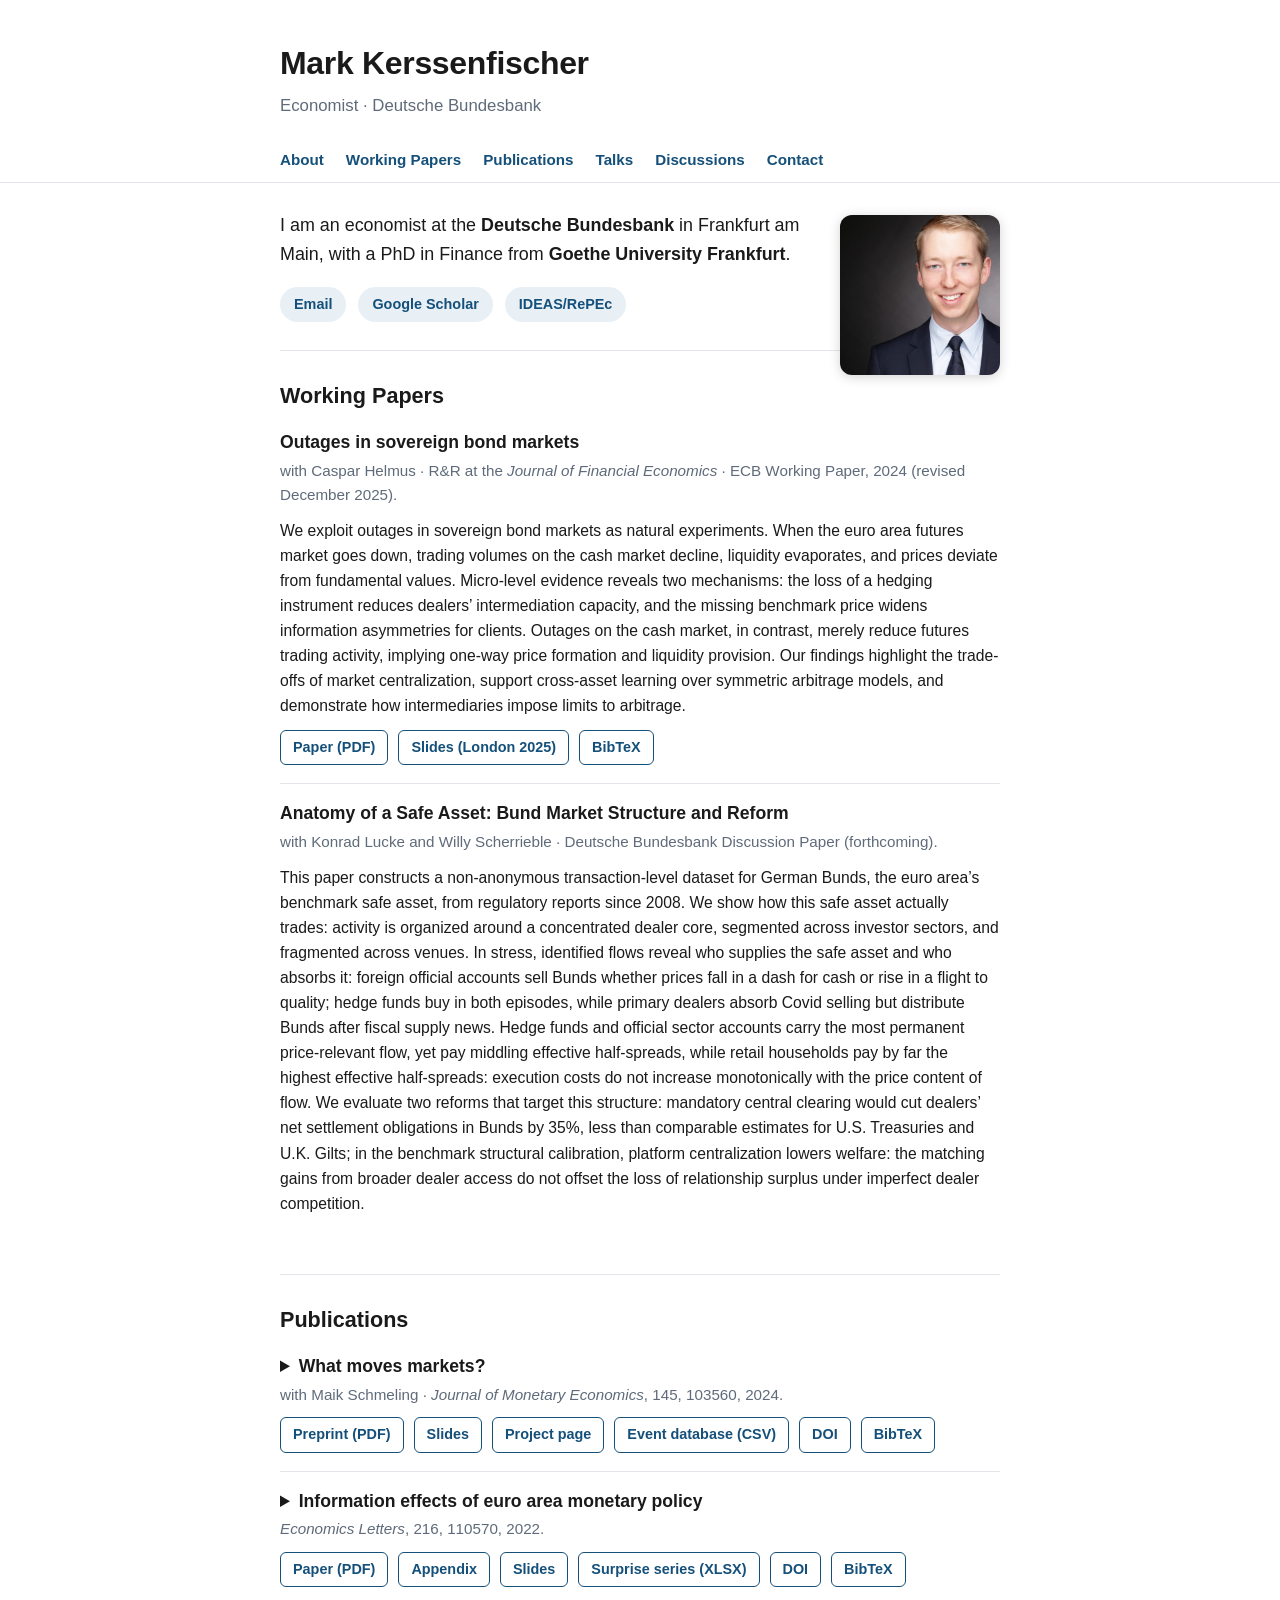
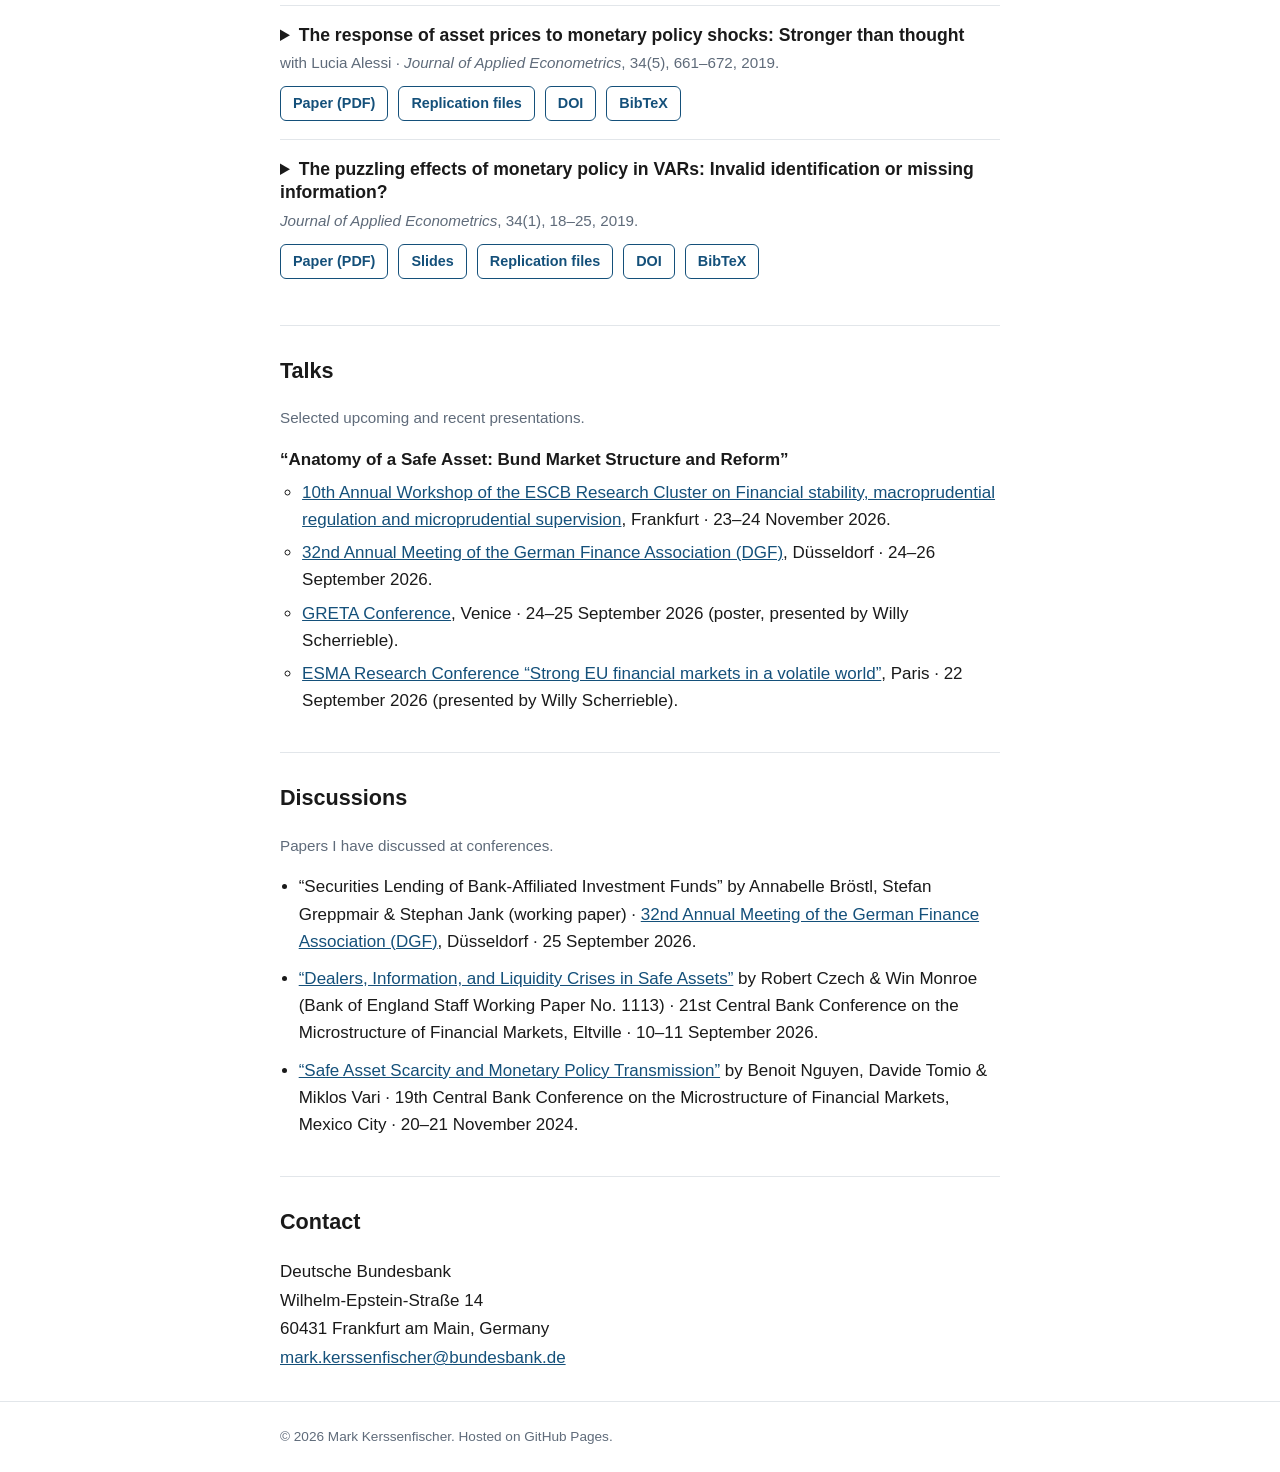
==== index.html @ 4a1737aa "Update Bunds abstract: central clearing cuts net settlement obligations by 35% Co-Authored-By: Claud" ====
<!DOCTYPE html>
<html lang="en">
<head>
  <meta charset="utf-8" />
  <meta name="viewport" content="width=device-width, initial-scale=1" />
  <title>Mark Kerssenfischer</title>
  <meta name="description" content="Mark Kerssenfischer — economist at Deutsche Bundesbank. Research on monetary policy, macroeconometrics, and market microstructure." />
  <meta name="author" content="Mark Kerssenfischer" />
  <!-- Open Graph -->
  <meta property="og:title" content="Mark Kerssenfischer" />
  <meta property="og:description" content="Economist at Deutsche Bundesbank — monetary policy, macroeconometrics, market microstructure." />
  <meta property="og:type" content="website" />
  <link rel="stylesheet" href="assets/style.css" />
</head>
<body>
<header class="site-header">
  <div class="wrap">
    <h1>Mark Kerssenfischer</h1>
    <p class="tagline">Economist &middot; Deutsche Bundesbank</p>
    <nav class="primary-nav">
      <a href="#about">About</a>
      <a href="#working-papers">Working&nbsp;Papers</a>
      <a href="#publications">Publications</a>
      <a href="#talks">Talks</a>
      <a href="#discussions">Discussions</a>
      <a href="#contact">Contact</a>
    </nav>
  </div>
</header>

<main class="wrap">

  <!-- ================= ABOUT ================= -->
  <section id="about">
    <img class="headshot" src="profile.jpg" alt="Mark Kerssenfischer" width="160" height="160" />
    <p class="lede">
      I am an economist at the <strong>Deutsche Bundesbank</strong> in Frankfurt am Main, with a
      PhD in Finance from <strong>Goethe University Frankfurt</strong>.
    </p>
    <ul class="links">
      <li><a href="mailto:mark.kerssenfischer@bundesbank.de">Email</a></li>
      <li><a href="https://scholar.google.com/citations?user=BnkFKmkAAAAJ" rel="noopener">Google&nbsp;Scholar</a></li>
      <li><a href="https://ideas.repec.org/f/pke298.html" rel="noopener">IDEAS/RePEc</a></li>
    </ul>
  </section>

  <!-- ================= WORKING PAPERS ================= -->
  <section id="working-papers">
    <h2>Working Papers</h2>

    <article class="pub">
      <h3 class="pub-title">Outages in sovereign bond markets</h3>
      <p class="pub-meta">
        with Caspar Helmus &middot; R&amp;R at the <em>Journal of Financial Economics</em>
        &middot; ECB Working Paper, 2024 (revised December 2025).
      </p>
      <p class="pub-abstract">
        We exploit outages in sovereign bond markets as natural experiments. When the euro area futures
        market goes down, trading volumes on the cash market decline, liquidity evaporates, and prices
        deviate from fundamental values. Micro-level evidence reveals two mechanisms: the loss of a
        hedging instrument reduces dealers&rsquo; intermediation capacity, and the missing benchmark
        price widens information asymmetries for clients. Outages on the cash market, in contrast,
        merely reduce futures trading activity, implying one-way price formation and liquidity
        provision. Our findings highlight the trade-offs of market centralization, support cross-asset
        learning over symmetric arbitrage models, and demonstrate how intermediaries impose limits to
        arbitrage.
      </p>
      <p class="pub-actions">
        <a href="Outages_in_Sovereign_Bond_Markets.pdf">Paper (PDF)</a>
        <a href="Outages_in_Sovereign_Bond_Markets_London2025slides.pdf">Slides (London 2025)</a>
        <a href="Kerssenfischer2024outages.bib">BibTeX</a>
      </p>
    </article>

    <article class="pub">
      <h3 class="pub-title">Anatomy of a Safe Asset: Bund Market Structure and Reform</h3>
      <p class="pub-meta">
        with Konrad Lucke and Willy Scherrieble &middot; Deutsche Bundesbank Discussion Paper (forthcoming).
      </p>
      <p class="pub-abstract">
        This paper constructs a non-anonymous transaction-level dataset for German Bunds, the euro
        area&rsquo;s benchmark safe asset, from regulatory reports since 2008. We show how this safe asset
        actually trades: activity is organized around a concentrated dealer core, segmented across investor
        sectors, and fragmented across venues. In stress, identified flows reveal who supplies the safe
        asset and who absorbs it: foreign official accounts sell Bunds whether prices fall in a dash for
        cash or rise in a flight to quality; hedge funds buy in both episodes, while primary dealers absorb
        Covid selling but distribute Bunds after fiscal supply news. Hedge funds and official sector
        accounts carry the most permanent price-relevant flow, yet pay middling effective half-spreads,
        while retail households pay by far the highest effective half-spreads: execution costs do not
        increase monotonically with the price content of flow. We evaluate two reforms that target this
        structure: mandatory central clearing would cut dealers&rsquo; net settlement obligations in Bunds by
        35%, less than comparable estimates for U.S. Treasuries and U.K. Gilts; in the benchmark structural
        calibration, platform centralization lowers welfare: the matching gains from broader dealer access
        do not offset the loss of relationship surplus under imperfect dealer competition.
      </p>
    </article>
  </section>

  <!-- ================= PUBLICATIONS ================= -->
  <section id="publications">
    <h2>Publications</h2>

    <!-- PUBLICATION TEMPLATE: copy one <article class="pub"> block to add a paper -->
    <article class="pub">
      <details class="pub-collapse">
        <summary class="pub-title">What moves markets?</summary>
        <p class="pub-abstract">
          What share of asset price movements is driven by news? We build a large, time-stamped event
          database covering scheduled macro news as well as unscheduled events and find that news
          account for up to 35% of bond and stock price movements in the United States and euro area
          since 2002. This suggests that a much larger share of return variation can be traced back to
          observable news than previously thought. Moreover, we provide stylized facts about the type of
          news that matter most for asset prices, spillover effects between the US and euro area, and the
          predictability of monetary policy shocks.
        </p>
      </details>
      <p class="pub-meta">
        with Maik Schmeling &middot;
        <em>Journal of Monetary Economics</em>, 145, 103560, 2024.
      </p>
      <p class="pub-actions">
        <a href="WhatMovesMarkets_preprint.pdf">Preprint (PDF)</a>
        <a href="WhatMovesMarkets_Slides_2022-09-12.pdf">Slides</a>
        <a href="https://markkersen.github.io/WhatMovesMarkets/" rel="noopener">Project page</a>
        <a href="https://github.com/MarkKersen/WhatMovesMarkets/blob/main/WhatMovesMarkets_eventdatabase.csv?raw=true">Event database (CSV)</a>
        <a href="https://doi.org/10.1016/j.jmoneco.2024.103560" rel="noopener">DOI</a>
        <a href="Kerssenfischer2024.bib">BibTeX</a>
      </p>
    </article>

    <article class="pub">
      <details class="pub-collapse">
        <summary class="pub-title">Information effects of euro area monetary policy</summary>
        <p class="pub-abstract">
          This paper provides evidence for central bank information effects in the euro area.
          ECB announcements seem to convey information not only about monetary policy, but also about
          economic fundamentals. I separate these &ldquo;information surprises&rdquo; from
          &ldquo;pure policy surprises&rdquo; via sign restrictions and find intuitive effects of both
          surprises on a wide set of financial market prices, survey expectations and macroeconomic
          aggregates. Both surprise series are updated and made publicly available.
        </p>
      </details>
      <p class="pub-meta">
        <em>Economics Letters</em>, 216, 110570, 2022.
      </p>
      <p class="pub-actions">
        <a href="ECBinfo.pdf">Paper (PDF)</a>
        <a href="ECBinfo_Appendix.pdf">Appendix</a>
        <a href="ECBinfoeffectsSlides_2019-12-16_ESWM.pdf">Slides</a>
        <a href="shocks_web.xlsx">Surprise series (XLSX)</a>
        <a href="https://doi.org/10.1016/j.econlet.2022.110570" rel="noopener">DOI</a>
        <a href="Kerssenfischer2022.bib">BibTeX</a>
      </p>
    </article>

    <article class="pub">
      <details class="pub-collapse">
        <summary class="pub-title">The response of asset prices to monetary policy shocks: Stronger than thought</summary>
        <p class="pub-abstract">
          Standard macroeconomic theory predicts rapid responses of asset prices to monetary policy
          shocks. Small-scale VARs, however, often find sluggish and insignificant impact effects. Using
          the same high-frequency instrument to identify monetary policy shocks, we show that a
          large-scale Dynamic Factor Model finds overall stronger and quicker asset price reactions
          compared to a benchmark VAR, both on euro area and US data. Our results suggest that
          incorporating a sufficiently large information set is crucial to estimate monetary policy effects.
        </p>
      </details>
      <p class="pub-meta">
        with Lucia Alessi &middot;
        <em>Journal of Applied Econometrics</em>, 34(5), 661&ndash;672, 2019.
      </p>
      <p class="pub-actions">
        <a href="AlessiKerssenfischer201902.pdf">Paper (PDF)</a>
        <a href="http://qed.econ.queensu.ca/jae/datasets/alessi001/" rel="noopener">Replication files</a>
        <a href="https://doi.org/10.1002/jae.2706" rel="noopener">DOI</a>
        <a href="Kerssenfischer2019a.bib">BibTeX</a>
      </p>
    </article>

    <article class="pub">
      <details class="pub-collapse">
        <summary class="pub-title">The puzzling effects of monetary policy in VARs: Invalid identification or missing information?</summary>
        <p class="pub-abstract">
          Contractionary monetary policy shocks estimated from small-scale VARs often produce puzzles:
          the price puzzle, delayed overshooting of exchange rates, and muted credit-spread responses.
          I show that these puzzles are driven less by an invalid (recursive) identification scheme than
          by a missing-information problem, and that incorporating a large information set via a Dynamic
          Factor Model resolves them.
        </p>
      </details>
      <p class="pub-meta">
        <em>Journal of Applied Econometrics</em>, 34(1), 18&ndash;25, 2019.
      </p>
      <p class="pub-actions">
        <a href="Kerssenfischer2018_IdentInfo.pdf">Paper (PDF)</a>
        <a href="MissingInfoSlides_2018-08-28_EEA.pdf">Slides</a>
        <a href="http://qed.econ.queensu.ca/jae/datasets/kerssenfischer001/" rel="noopener">Replication files</a>
        <a href="https://doi.org/10.1002/jae.2647" rel="noopener">DOI</a>
        <a href="Kerssenfischer2019b.bib">BibTeX</a>
      </p>
    </article>
  </section>

  <!-- ================= TALKS ================= -->
  <section id="talks">
    <h2>Talks</h2>
    <p class="muted">Selected upcoming and recent presentations.</p>
    <ul class="simple-list talk-list">
      <li>
        <span class="talk-title">&ldquo;Anatomy of a Safe Asset: Bund Market Structure and Reform&rdquo;</span>
        <ul class="talk-venues">
          <li>
            <a href="https://www.ecb.europa.eu/press/conferences/html/20261123_escb_research_cluster3.en.html" rel="noopener">10th Annual Workshop of the ESCB Research Cluster on Financial
            stability, macroprudential regulation and microprudential supervision</a>,
            Frankfurt &middot; 23&ndash;24 November 2026.
          </li>
          <li>
            <a href="https://www.whu.edu/de/news-insights/events/dgf2026/" rel="noopener">32nd Annual Meeting of the German Finance Association (DGF)</a>,
            Düsseldorf &middot; 24&ndash;26 September 2026.
          </li>
          <li>
            <a href="https://www.greta.it/index.php/it/credit-2026" rel="noopener">GRETA Conference</a>, Venice &middot; 24&ndash;25 September 2026
            (poster, presented by Willy Scherrieble).
          </li>
          <li>
            <a href="https://www.esma.europa.eu/press-news/hearings/research-conference-strong-eu-financial-markets-volatile-world" rel="noopener">ESMA Research Conference &ldquo;Strong EU financial markets in
            a volatile world&rdquo;</a>, Paris &middot; 22 September 2026 (presented by Willy Scherrieble).
          </li>
        </ul>
      </li>
    </ul>
  </section>

  <!-- ================= DISCUSSIONS ================= -->
  <section id="discussions">
    <h2>Discussions</h2>
    <p class="muted">Papers I have discussed at conferences.</p>
    <ul class="simple-list">
      <li>
        &ldquo;Securities Lending of Bank-Affiliated Investment Funds&rdquo;
        by Annabelle Bröstl, Stefan Greppmair &amp; Stephan Jank (working paper) &middot;
        <a href="https://www.whu.edu/de/news-insights/events/dgf2026/" rel="noopener">32nd Annual Meeting of the German Finance Association (DGF)</a>,
        Düsseldorf &middot; 25 September 2026.
      </li>
      <li>
        <a href="MKdiscussion_CzechMonroeDealers.pdf">&ldquo;Dealers, Information, and Liquidity Crises in Safe Assets&rdquo;</a>
        by Robert Czech &amp; Win Monroe
        (Bank of England Staff Working Paper No.&nbsp;1113) &middot;
        21st Central Bank Conference on the Microstructure of Financial Markets, Eltville &middot; 10&ndash;11 September 2026.
      </li>
      <li>
        <a href="MKdiscussion_TomioTransmission.pdf">&ldquo;Safe Asset Scarcity and Monetary Policy Transmission&rdquo;</a>
        by Benoit Nguyen, Davide Tomio &amp; Miklos Vari &middot;
        19th Central Bank Conference on the Microstructure of Financial Markets, Mexico City &middot;
        20&ndash;21 November 2024.
      </li>
    </ul>
  </section>

  <!-- ================= CONTACT ================= -->
  <section id="contact">
    <h2>Contact</h2>
    <address>
      Deutsche Bundesbank<br />
      Wilhelm-Epstein-Stra&szlig;e 14<br />
      60431 Frankfurt am Main, Germany<br />
      <a href="mailto:mark.kerssenfischer@bundesbank.de">mark.kerssenfischer@bundesbank.de</a>
    </address>
  </section>

</main>

<footer class="site-footer">
  <div class="wrap">
    <p>&copy; <span id="year">2026</span> Mark Kerssenfischer. Hosted on GitHub Pages.</p>
  </div>
</footer>

<script>document.getElementById('year').textContent = new Date().getFullYear();</script>
</body>
</html>
---- assets/style.css ----
/* Mark Kerssenfischer — academic homepage
   Plain, dependency-free CSS. No build step. */

:root {
  --ink: #1a1a1a;
  --muted: #5f6b7a;
  --accent: #14507a;       /* Bundesbank-ish deep blue */
  --accent-light: #e8f0f6;
  --rule: #e2e6ea;
  --bg: #ffffff;
  --max: 760px;
}

* { box-sizing: border-box; }

html { -webkit-text-size-adjust: 100%; }

body {
  margin: 0;
  font-family: -apple-system, BlinkMacSystemFont, "Segoe UI", Roboto, Helvetica, Arial, sans-serif;
  font-size: 17px;
  line-height: 1.6;
  color: var(--ink);
  background: var(--bg);
}

.wrap {
  max-width: var(--max);
  margin: 0 auto;
  padding: 0 20px;
}

/* ---------- header ---------- */
.site-header {
  border-bottom: 1px solid var(--rule);
  padding: 38px 0 0;
}
.site-header h1 {
  margin: 0;
  font-size: 2rem;
  letter-spacing: -0.01em;
}
.tagline {
  margin: 4px 0 18px;
  color: var(--muted);
  font-size: 1.05rem;
}
.primary-nav {
  display: flex;
  flex-wrap: wrap;
  gap: 4px 22px;
}
.primary-nav a {
  display: inline-block;
  padding: 10px 0;
  color: var(--accent);
  text-decoration: none;
  font-weight: 600;
  font-size: 0.95rem;
}
.primary-nav a:hover { text-decoration: underline; }

/* ---------- sections ---------- */
main { padding: 8px 0 40px; }

section {
  padding: 28px 0;
  border-bottom: 1px solid var(--rule);
}
section:last-child { border-bottom: 0; }

h2 {
  font-size: 1.35rem;
  margin: 0 0 18px;
  scroll-margin-top: 20px;
}
section { scroll-margin-top: 20px; }

.lede { font-size: 1.12rem; margin-top: 0; }
.muted { color: var(--muted); font-size: 0.95rem; }

/* inline link lists (about) */
.links {
  list-style: none;
  padding: 0;
  margin: 18px 0 0;
  display: flex;
  flex-wrap: wrap;
  gap: 10px 12px;
}
.links a {
  display: inline-block;
  padding: 6px 14px;
  background: var(--accent-light);
  color: var(--accent);
  border-radius: 999px;
  text-decoration: none;
  font-size: 0.9rem;
  font-weight: 600;
}
.links a:hover { background: #d8e6f1; }

/* ---------- profile photo ---------- */
.headshot {
  float: right;
  width: 160px;
  height: 160px;
  border-radius: 12px;
  object-fit: cover;
  margin: 4px 0 12px 24px;
  box-shadow: 0 2px 12px rgba(0, 0, 0, 0.18);
}
@media (max-width: 520px) {
  .headshot { float: none; display: block; margin: 0 auto 18px; }
}

/* ---------- publications ---------- */
.pub {
  padding: 18px 0;
  border-top: 1px solid var(--rule);
}
.pub:first-of-type { border-top: 0; padding-top: 0; }

.pub-title {
  font-size: 1.1rem;
  font-weight: 600;
  margin: 0 0 4px;
  line-height: 1.35;
}

/* collapsible abstract (title = toggle) */
.pub-collapse { margin: 0 0 4px; }
summary.pub-title {
  cursor: pointer;
  margin: 0;
}
summary.pub-title:hover,
.pub-collapse[open] > summary.pub-title { color: var(--accent); }
.pub-collapse > .pub-abstract { margin-top: 10px; }
.pub-meta {
  margin: 0 0 10px;
  color: var(--muted);
  font-size: 0.95rem;
}
.pub-abstract {
  margin: 0 0 12px;
  font-size: 0.98rem;
}
.pub-actions, .pub-sub {
  display: flex;
  flex-wrap: wrap;
  gap: 8px 10px;
  margin: 0;
  font-size: 0.9rem;
}
.pub-sub {
  display: block;
  margin-top: 10px;
  color: var(--muted);
}
.pub-actions a {
  display: inline-block;
  padding: 5px 12px;
  border: 1px solid var(--accent);
  border-radius: 6px;
  color: var(--accent);
  text-decoration: none;
  font-weight: 600;
}
.pub-actions a:hover { background: var(--accent); color: #fff; }
.pub-sub a { color: var(--accent); }

/* ---------- simple lists ---------- */
.simple-list { padding-left: 1.1em; margin: 0; }
.simple-list li { margin-bottom: 10px; }

/* talks grouped by paper: title once, venues nested below */
.talk-list { list-style: none; padding-left: 0; }
.talk-title { font-weight: 600; }
.talk-venues {
  margin: 6px 0 0;
  padding-left: 1.3em;
}
.talk-venues li { margin-bottom: 6px; }
.simple-list a, .lede a, address a { color: var(--accent); }

address { font-style: normal; line-height: 1.7; }

/* ---------- footer ---------- */
.site-footer {
  border-top: 1px solid var(--rule);
  padding: 24px 0;
  color: var(--muted);
  font-size: 0.85rem;
}
.site-footer p { margin: 0; }

/* ---------- responsive ---------- */
@media (max-width: 520px) {
  body { font-size: 16px; }
  .site-header h1 { font-size: 1.6rem; }
}
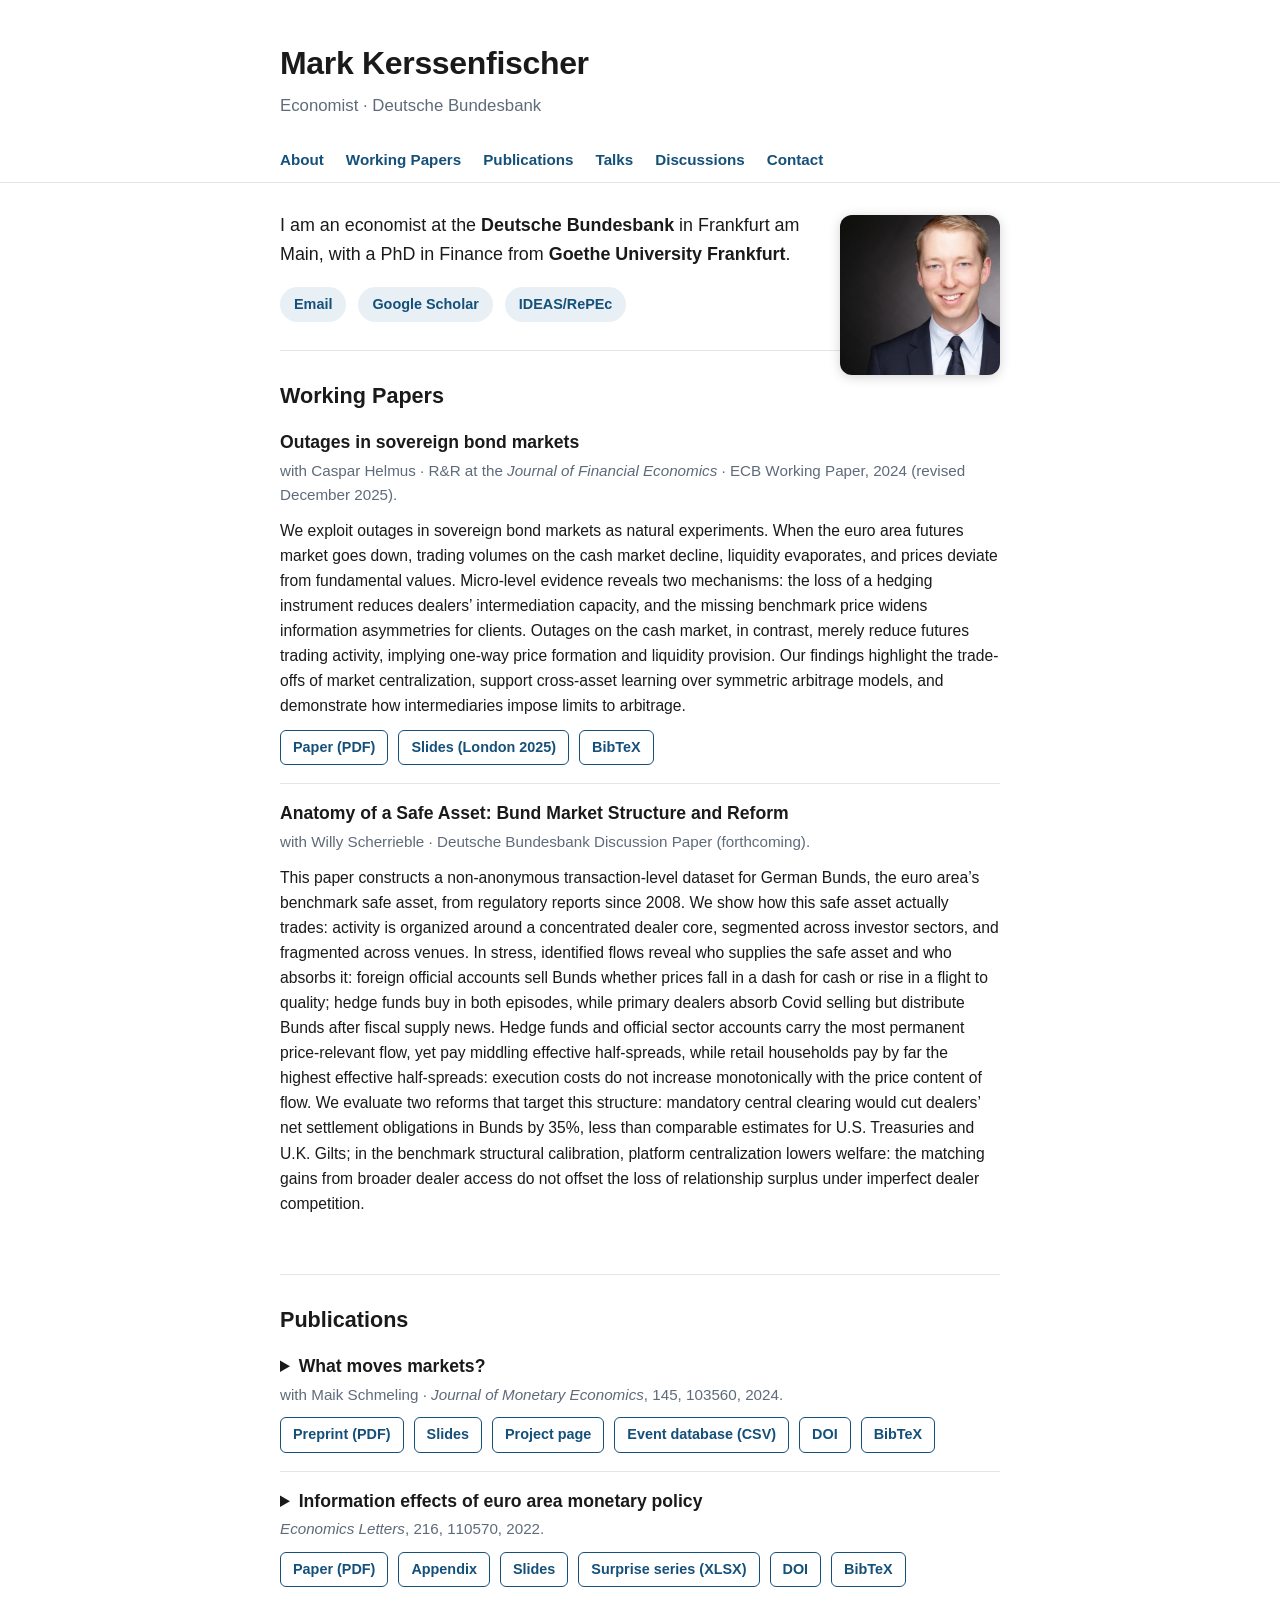
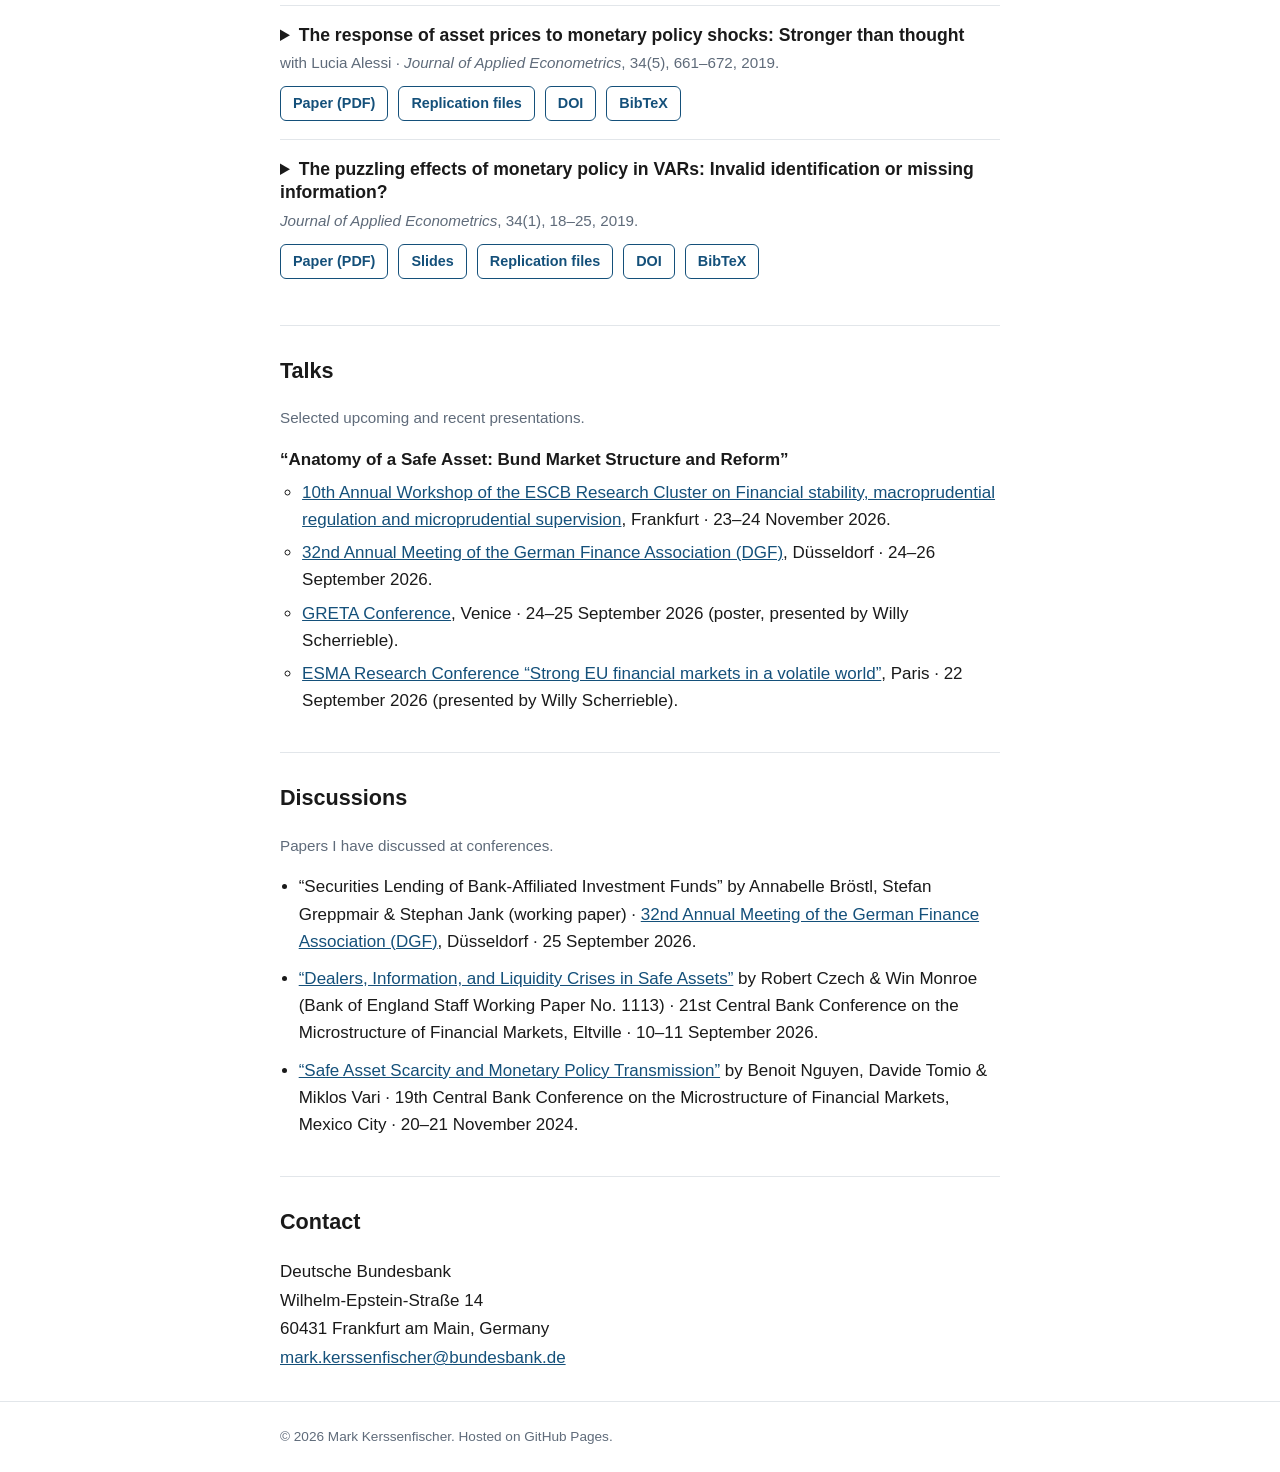
==== commit e57eb1a4: "Remove Konrad Lucke as co-author of the Bund anatomy paper Co-Authored-By: Claude Opus 5.5 <noreply@" ====
--- a/index.html
+++ b/index.html
@@ -3,13 +3,14 @@
 <head>
   <meta charset="utf-8" />
   <meta name="viewport" content="width=device-width, initial-scale=1" />
-  <title>Mark Kerssenfischer</title>
-  <meta name="description" content="Mark Kerssenfischer — economist at Deutsche Bundesbank. Research on monetary policy, macroeconometrics, and market microstructure." />
+  <title>Mark Kerssenfischer | Deutsche Bundesbank</title>
+  <meta name="description" content="Mark Kerssenfischer — economist at Deutsche Bundesbank. Research on monetary policy, macroeconometrics, and market microstructure: sovereign bond markets, Bund futures and Eurex outages, and what moves markets." />
   <meta name="author" content="Mark Kerssenfischer" />
   <!-- Open Graph -->
   <meta property="og:title" content="Mark Kerssenfischer" />
   <meta property="og:description" content="Economist at Deutsche Bundesbank — monetary policy, macroeconometrics, market microstructure." />
   <meta property="og:type" content="website" />
+  <link rel="canonical" href="https://mkerssenfischer.de/" />
   <link rel="stylesheet" href="assets/style.css" />
 </head>
 <body>
@@ -75,7 +76,7 @@
     <article class="pub">
       <h3 class="pub-title">Anatomy of a Safe Asset: Bund Market Structure and Reform</h3>
       <p class="pub-meta">
-        with Konrad Lucke and Willy Scherrieble &middot; Deutsche Bundesbank Discussion Paper (forthcoming).
+        with Willy Scherrieble &middot; Deutsche Bundesbank Discussion Paper (forthcoming).
       </p>
       <p class="pub-abstract">
         This paper constructs a non-anonymous transaction-level dataset for German Bunds, the euro
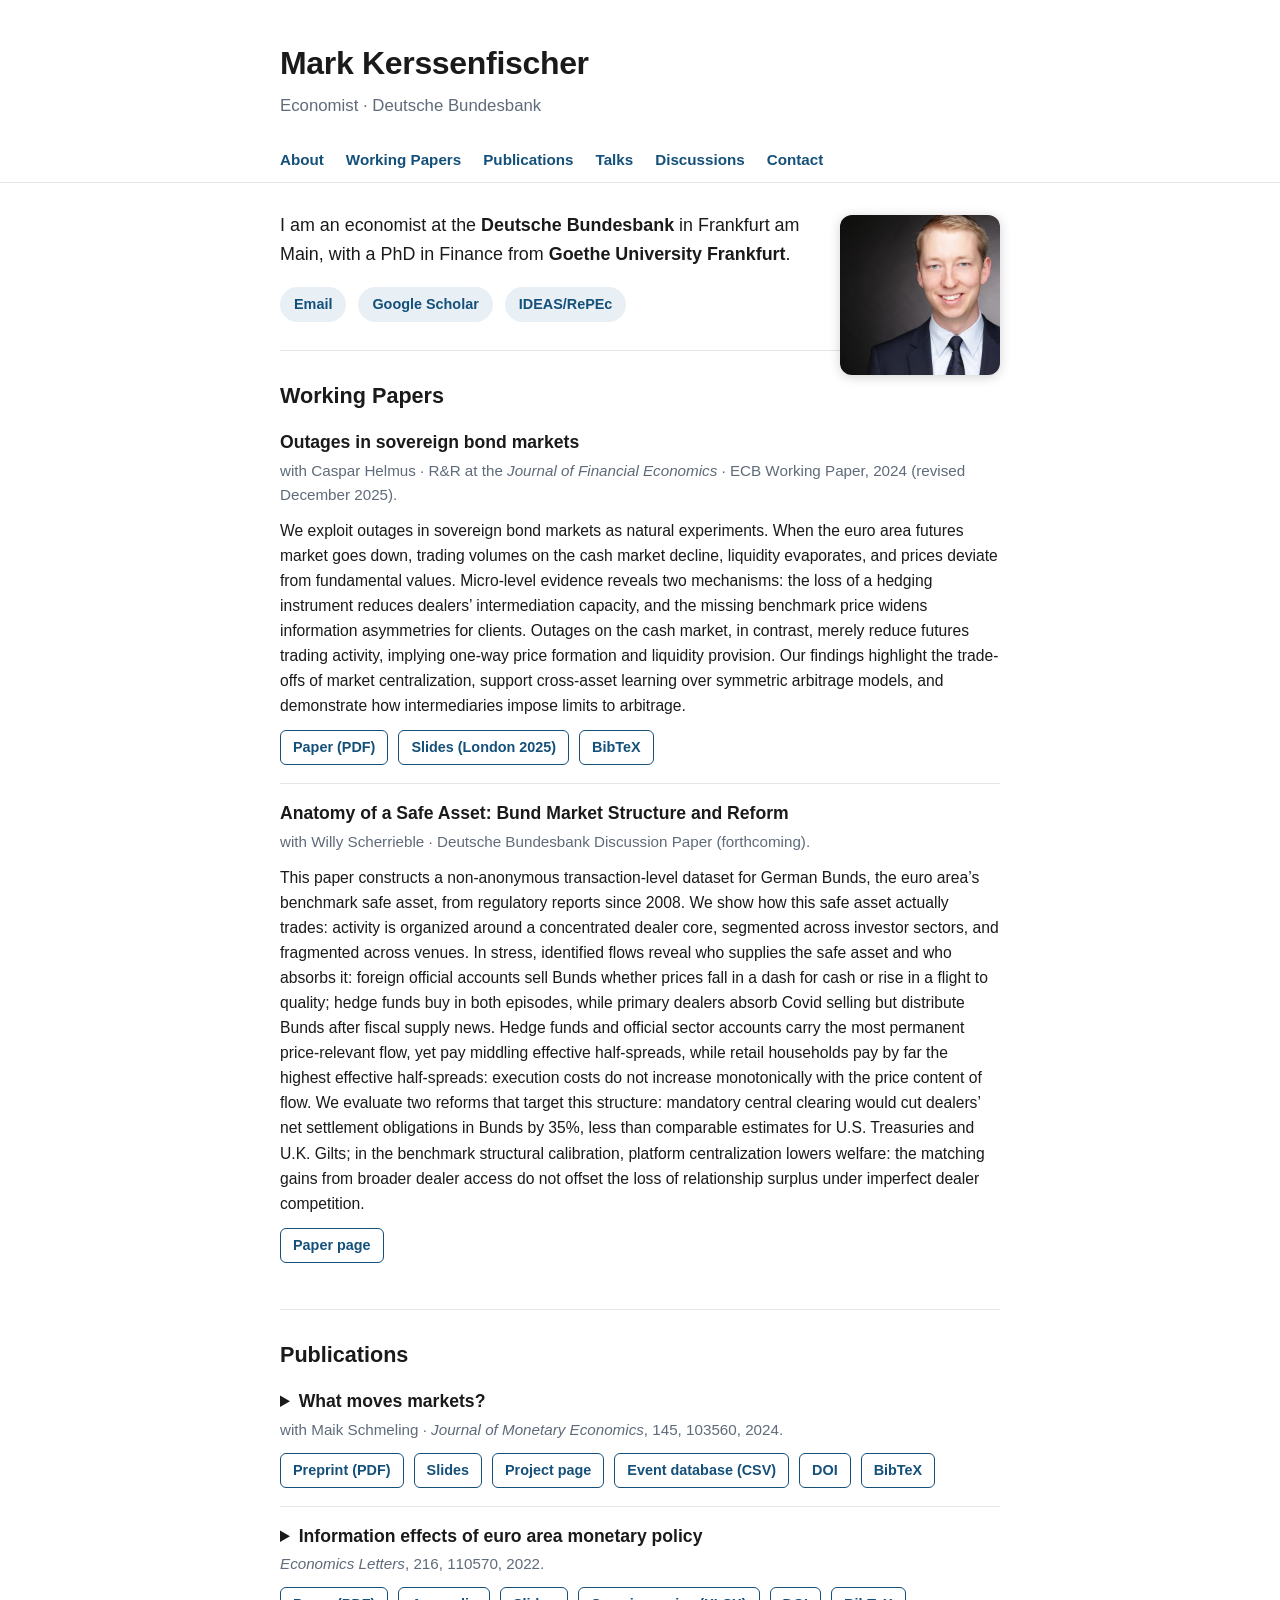
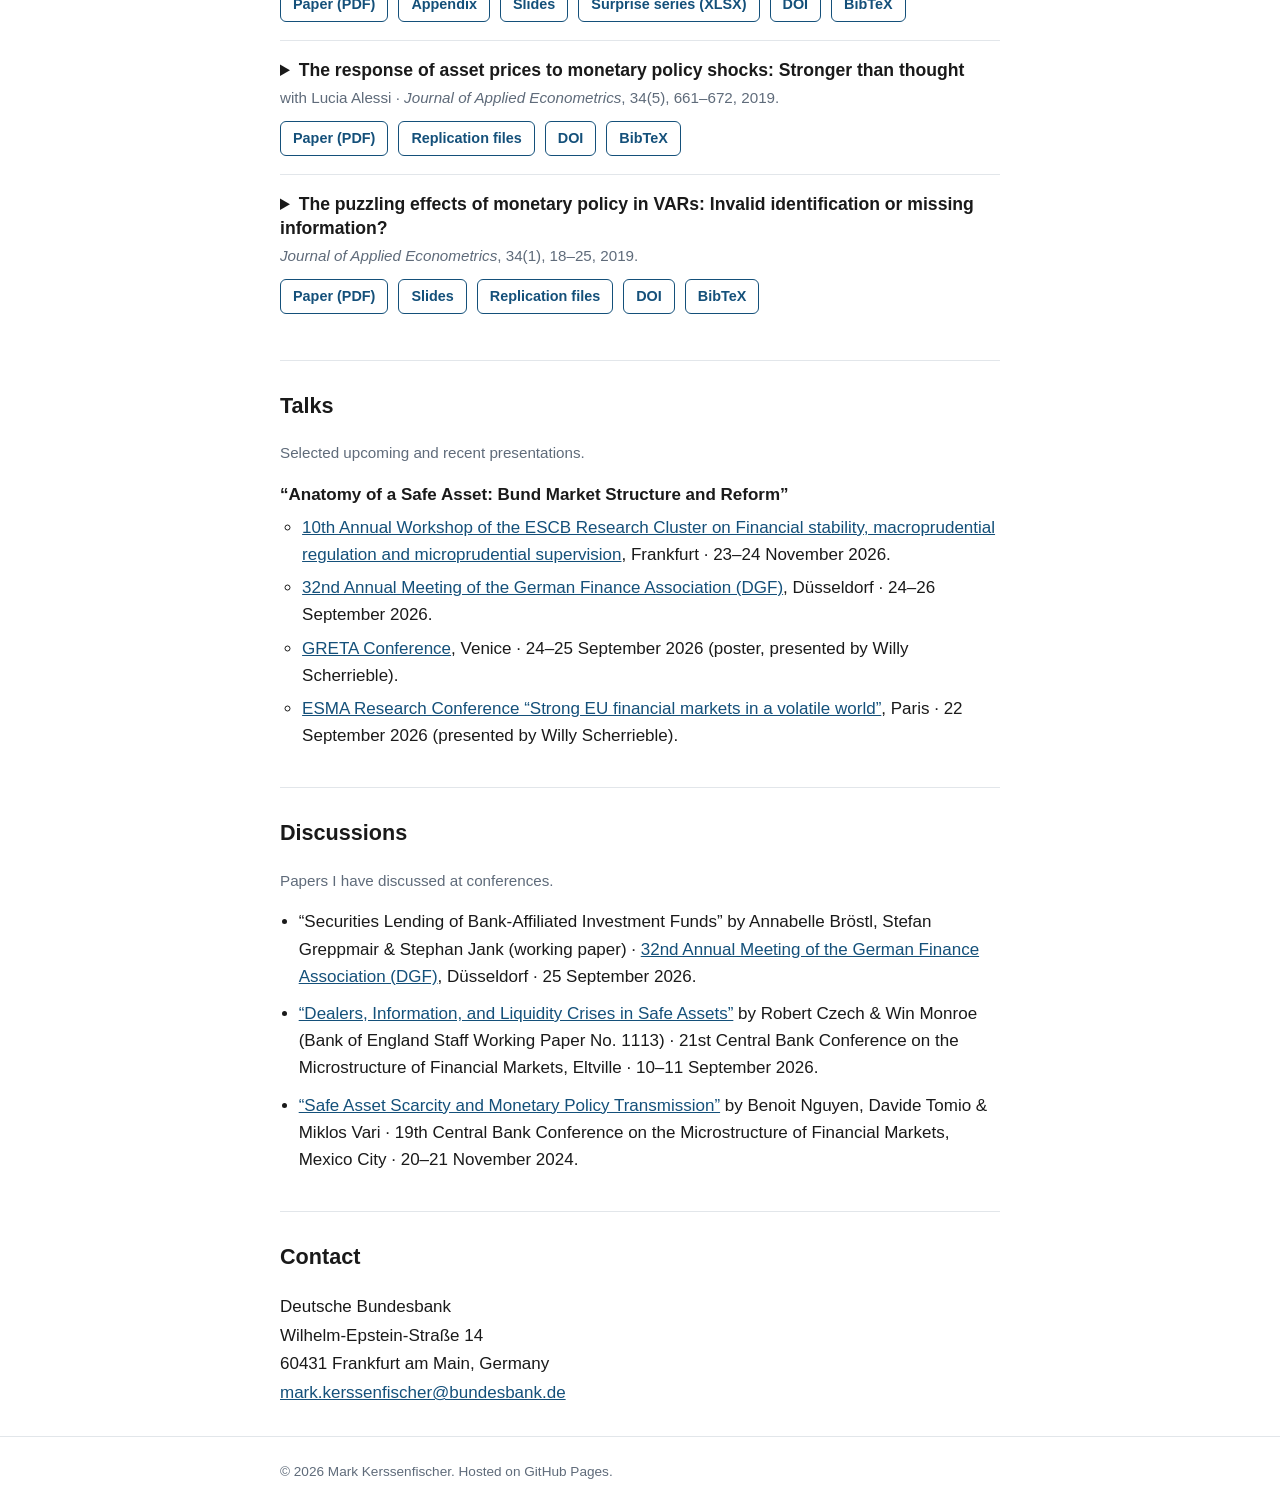
==== commit 1c4cc529: "Add Bund paper page; link it from the homepage The page lists Konrad Lucke as co-author of the Bunde" ====
--- a/index.html
+++ b/index.html
@@ -94,6 +94,9 @@
         calibration, platform centralization lowers welfare: the matching gains from broader dealer access
         do not offset the loss of relationship surplus under imperfect dealer competition.
       </p>
+      <p class="pub-actions">
+        <a href="bunds/">Paper page</a>
+      </p>
     </article>
   </section>
 
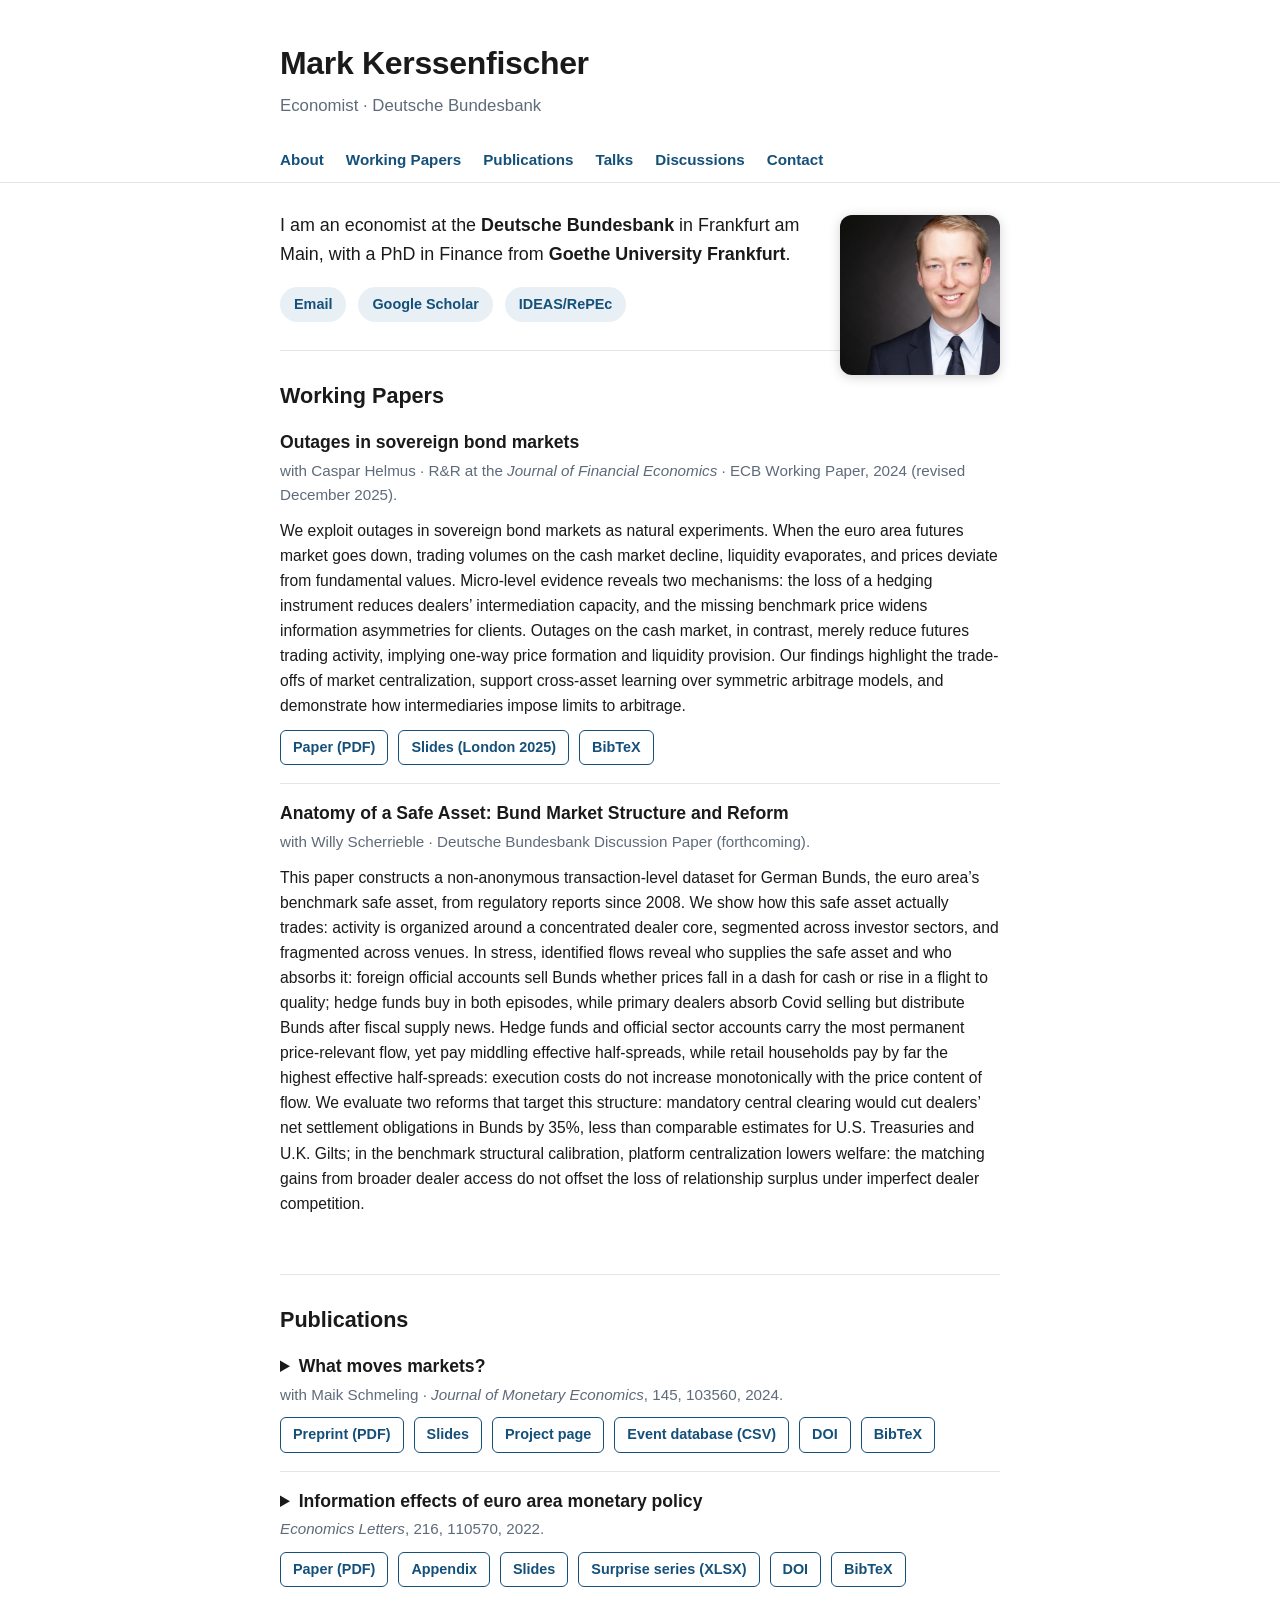
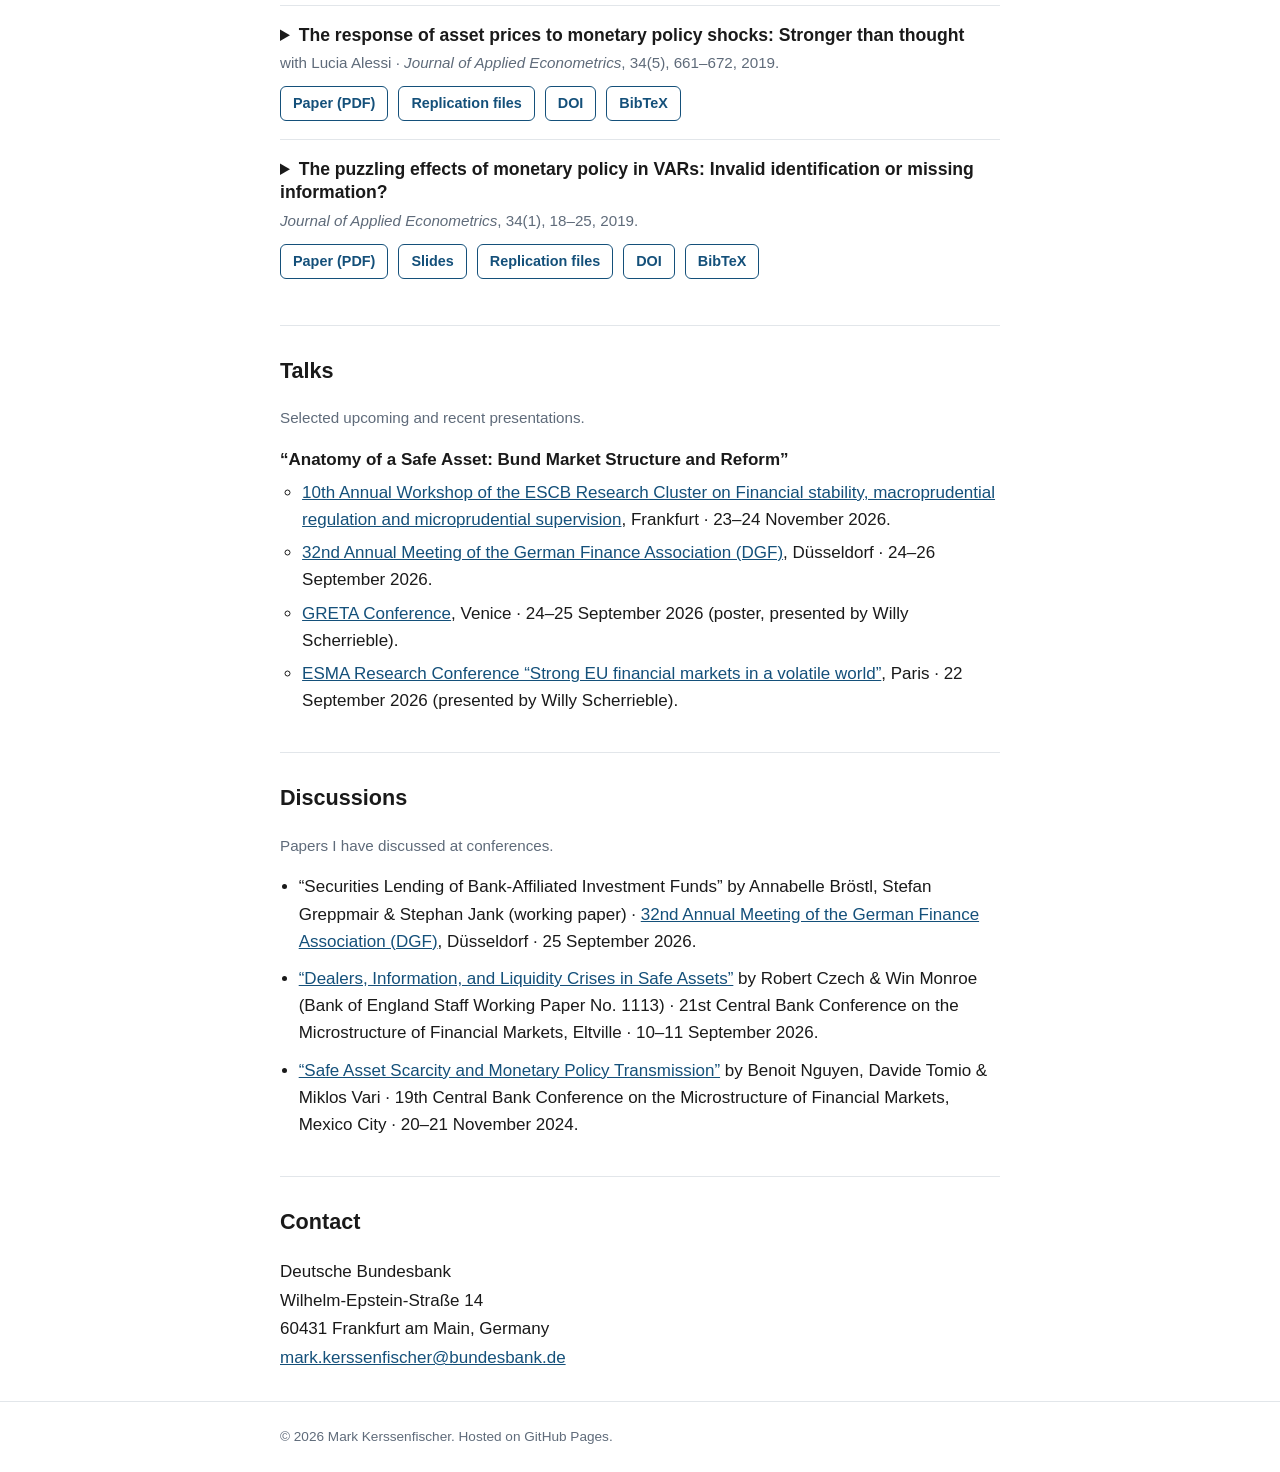
==== commit 063d741a: "Unlink the Bund paper page from the homepage Like /outages/, the /bunds/ page is reached via search " ====
--- a/index.html
+++ b/index.html
@@ -94,9 +94,6 @@
         calibration, platform centralization lowers welfare: the matching gains from broader dealer access
         do not offset the loss of relationship surplus under imperfect dealer competition.
       </p>
-      <p class="pub-actions">
-        <a href="bunds/">Paper page</a>
-      </p>
     </article>
   </section>
 
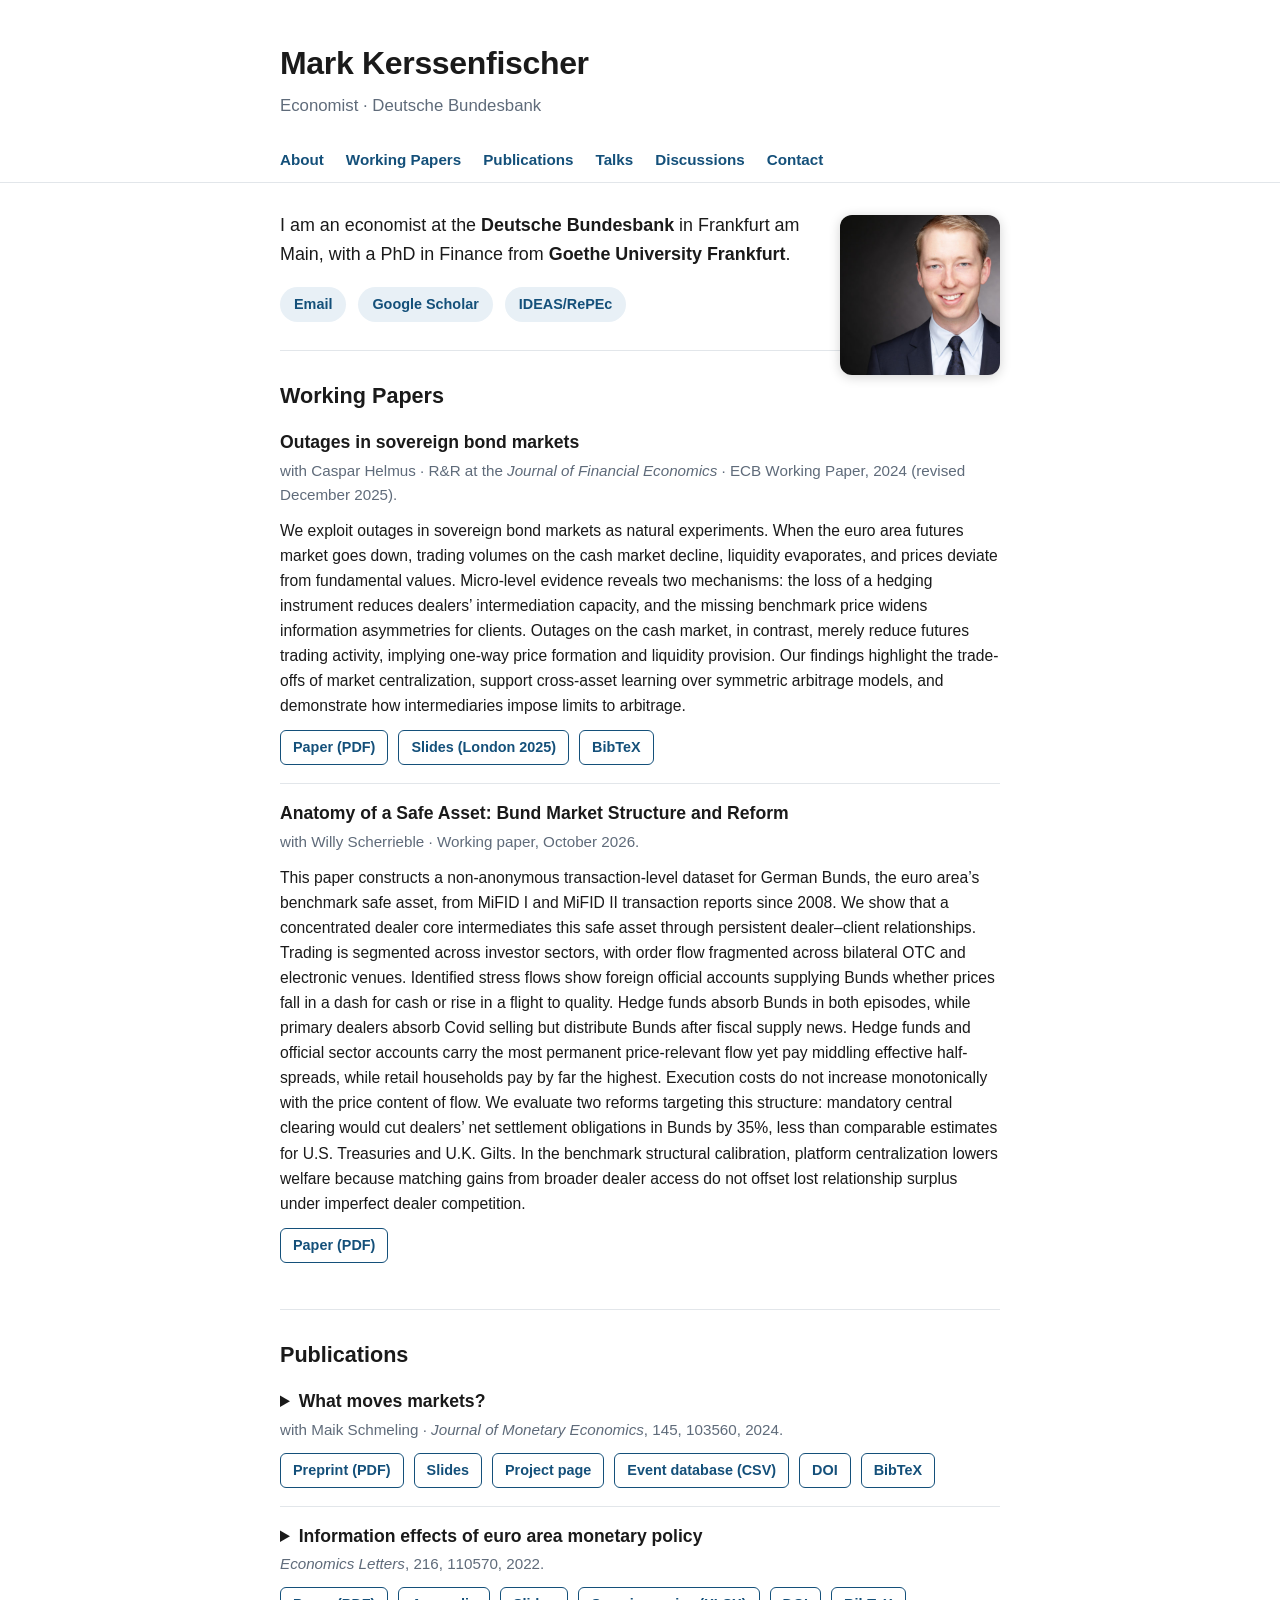
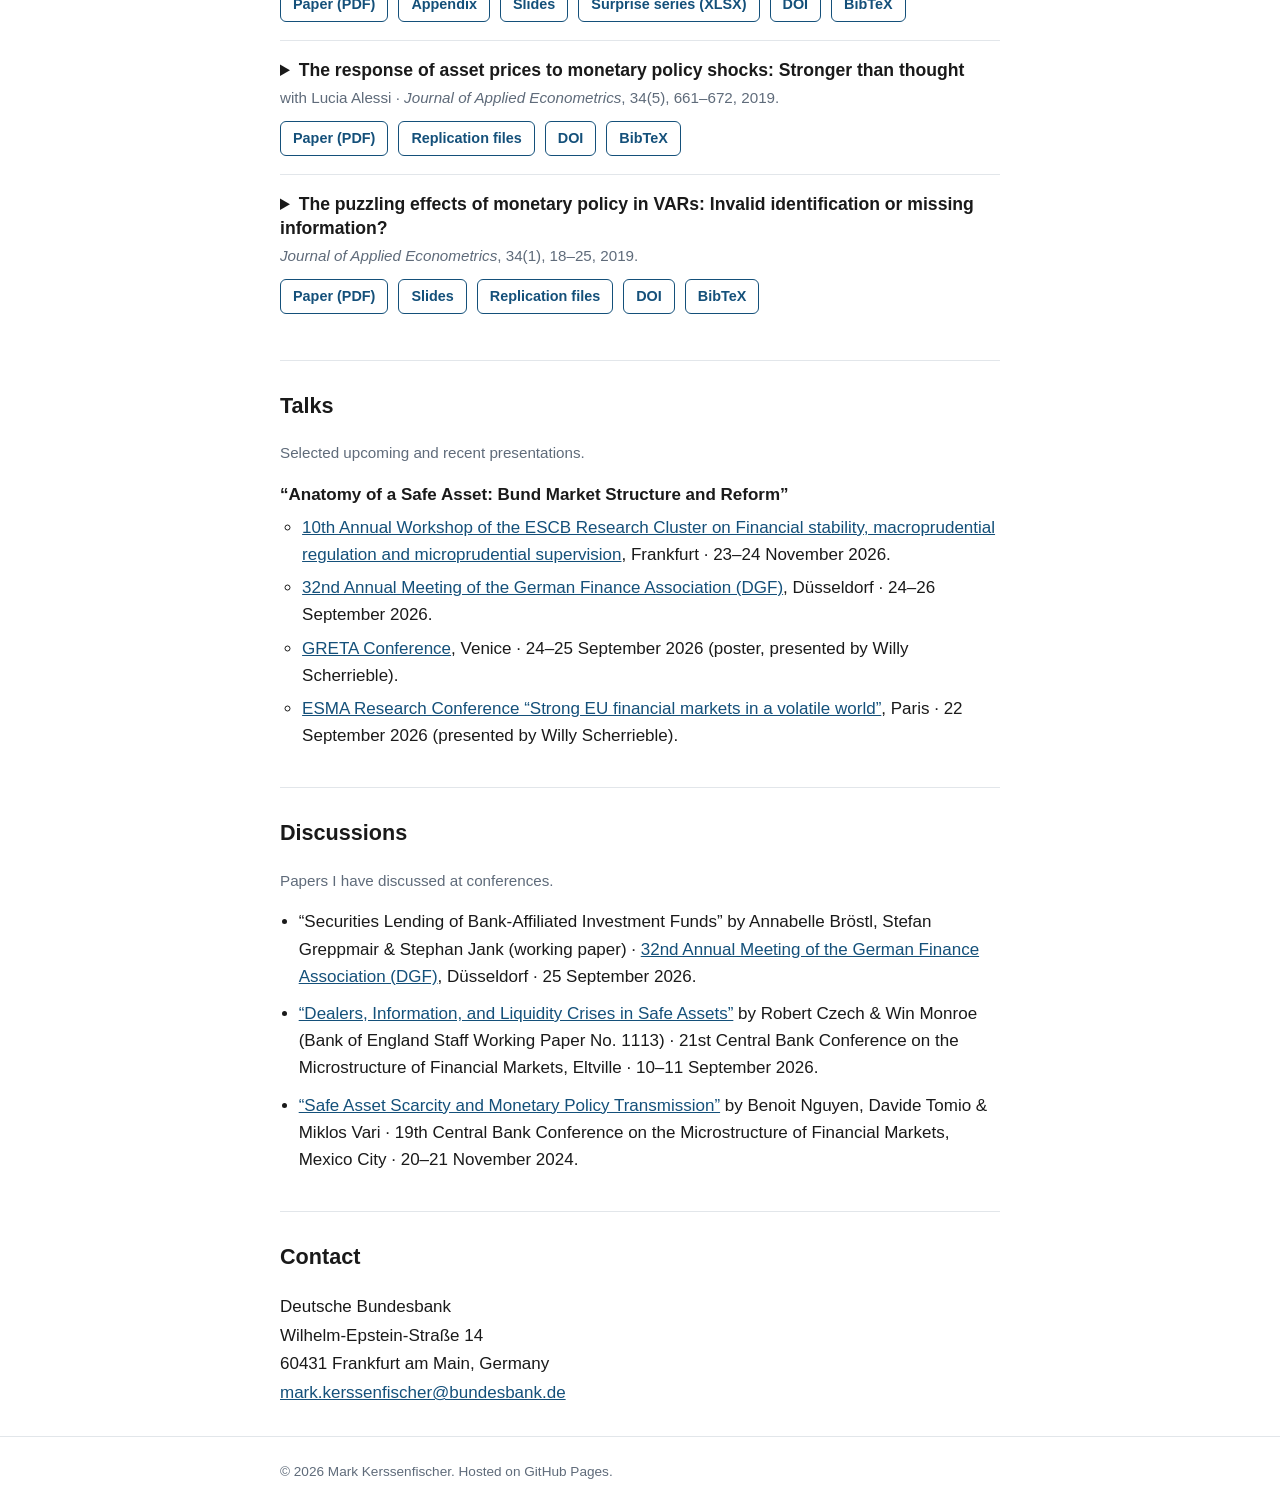
==== commit 34e9b80d: "Post new Bund paper PDF (Kerssenfischer & Scherrieble) and updated abstract Adds Anatomy_of_a_Safe_A" ====
--- a/index.html
+++ b/index.html
@@ -76,23 +76,26 @@
     <article class="pub">
       <h3 class="pub-title">Anatomy of a Safe Asset: Bund Market Structure and Reform</h3>
       <p class="pub-meta">
-        with Willy Scherrieble &middot; Deutsche Bundesbank Discussion Paper (forthcoming).
+        with Willy Scherrieble &middot; Working paper, October 2026.
       </p>
       <p class="pub-abstract">
         This paper constructs a non-anonymous transaction-level dataset for German Bunds, the euro
-        area&rsquo;s benchmark safe asset, from regulatory reports since 2008. We show how this safe asset
-        actually trades: activity is organized around a concentrated dealer core, segmented across investor
-        sectors, and fragmented across venues. In stress, identified flows reveal who supplies the safe
-        asset and who absorbs it: foreign official accounts sell Bunds whether prices fall in a dash for
-        cash or rise in a flight to quality; hedge funds buy in both episodes, while primary dealers absorb
-        Covid selling but distribute Bunds after fiscal supply news. Hedge funds and official sector
-        accounts carry the most permanent price-relevant flow, yet pay middling effective half-spreads,
-        while retail households pay by far the highest effective half-spreads: execution costs do not
-        increase monotonically with the price content of flow. We evaluate two reforms that target this
+        area&rsquo;s benchmark safe asset, from MiFID I and MiFID II transaction reports since 2008. We show
+        that a concentrated dealer core intermediates this safe asset through persistent dealer&ndash;client
+        relationships. Trading is segmented across investor sectors, with order flow fragmented across
+        bilateral OTC and electronic venues. Identified stress flows show foreign official accounts supplying
+        Bunds whether prices fall in a dash for cash or rise in a flight to quality. Hedge funds absorb Bunds
+        in both episodes, while primary dealers absorb Covid selling but distribute Bunds after fiscal supply
+        news. Hedge funds and official sector accounts carry the most permanent price-relevant flow yet pay
+        middling effective half-spreads, while retail households pay by far the highest. Execution costs do
+        not increase monotonically with the price content of flow. We evaluate two reforms targeting this
         structure: mandatory central clearing would cut dealers&rsquo; net settlement obligations in Bunds by
-        35%, less than comparable estimates for U.S. Treasuries and U.K. Gilts; in the benchmark structural
-        calibration, platform centralization lowers welfare: the matching gains from broader dealer access
-        do not offset the loss of relationship surplus under imperfect dealer competition.
+        35%, less than comparable estimates for U.S. Treasuries and U.K. Gilts. In the benchmark structural
+        calibration, platform centralization lowers welfare because matching gains from broader dealer access
+        do not offset lost relationship surplus under imperfect dealer competition.
+      </p>
+      <p class="pub-actions">
+        <a href="Anatomy_of_a_Safe_Asset.pdf">Paper (PDF)</a>
       </p>
     </article>
   </section>
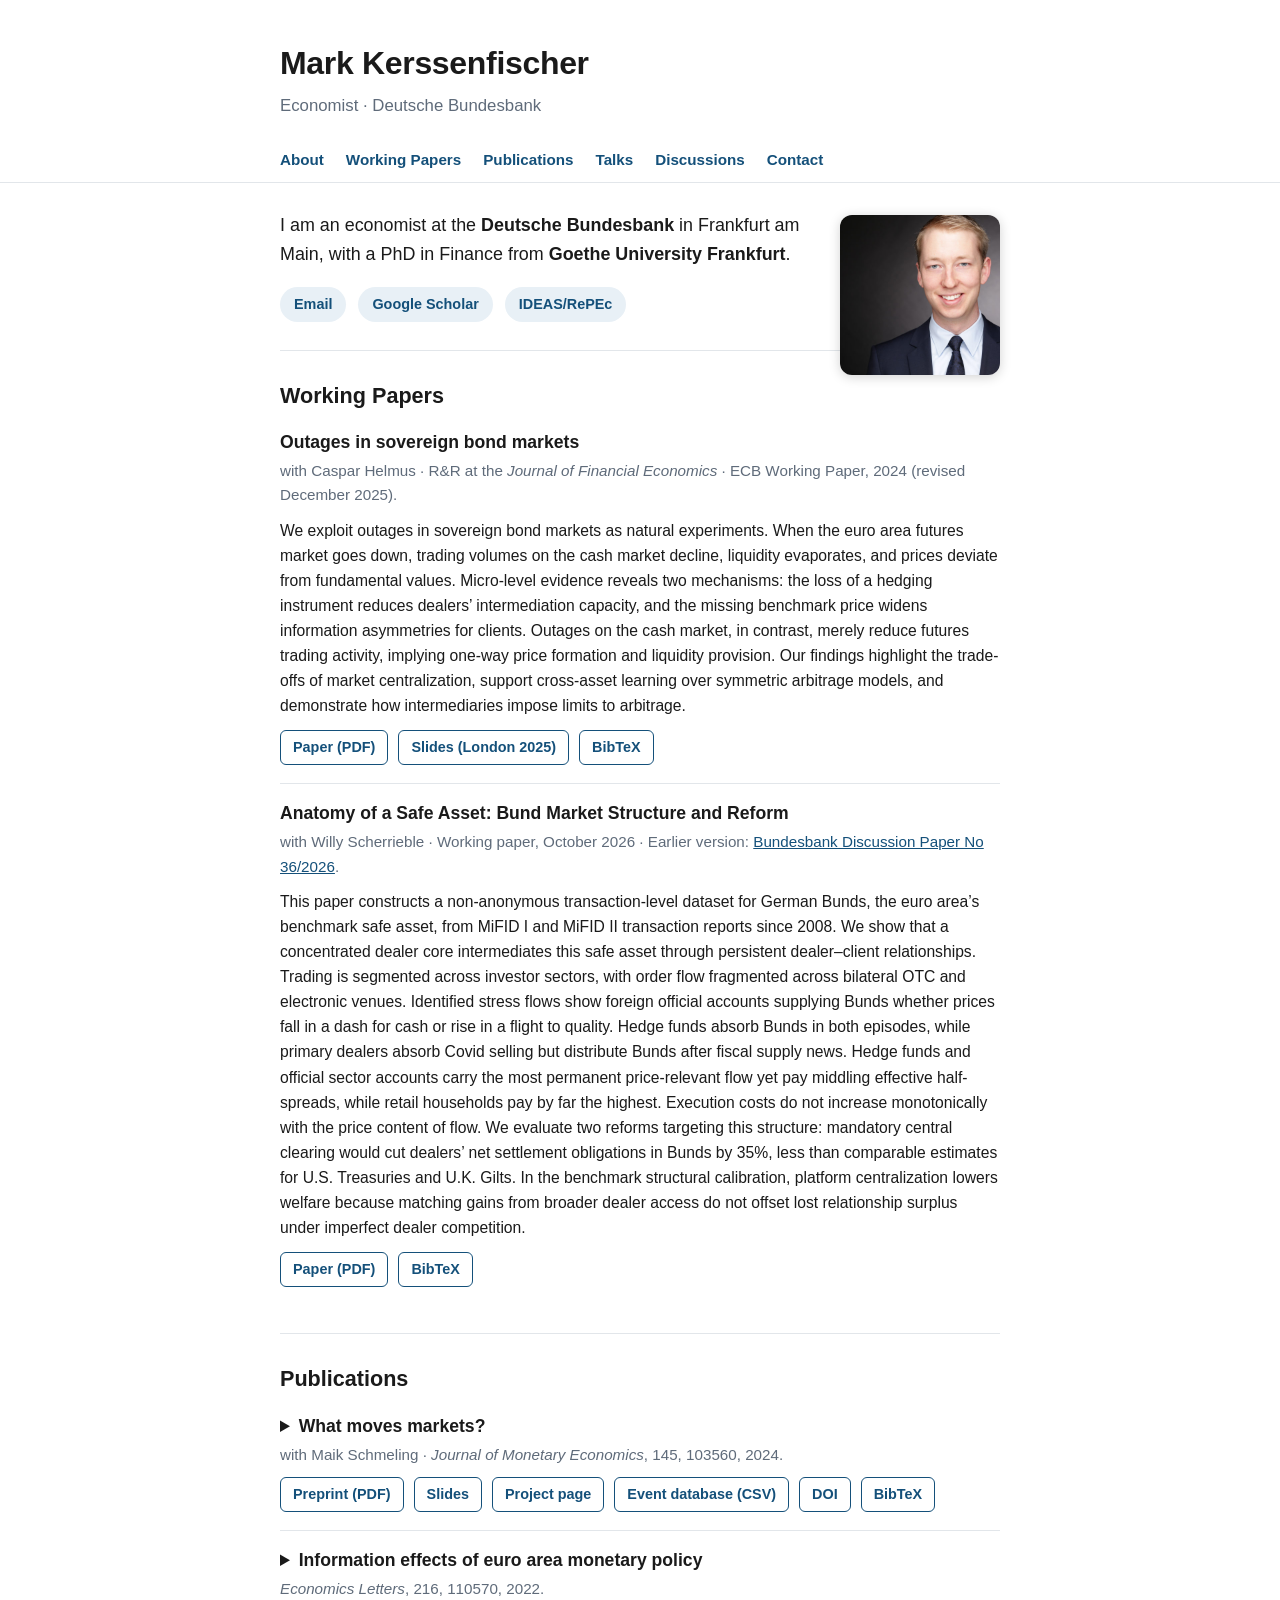
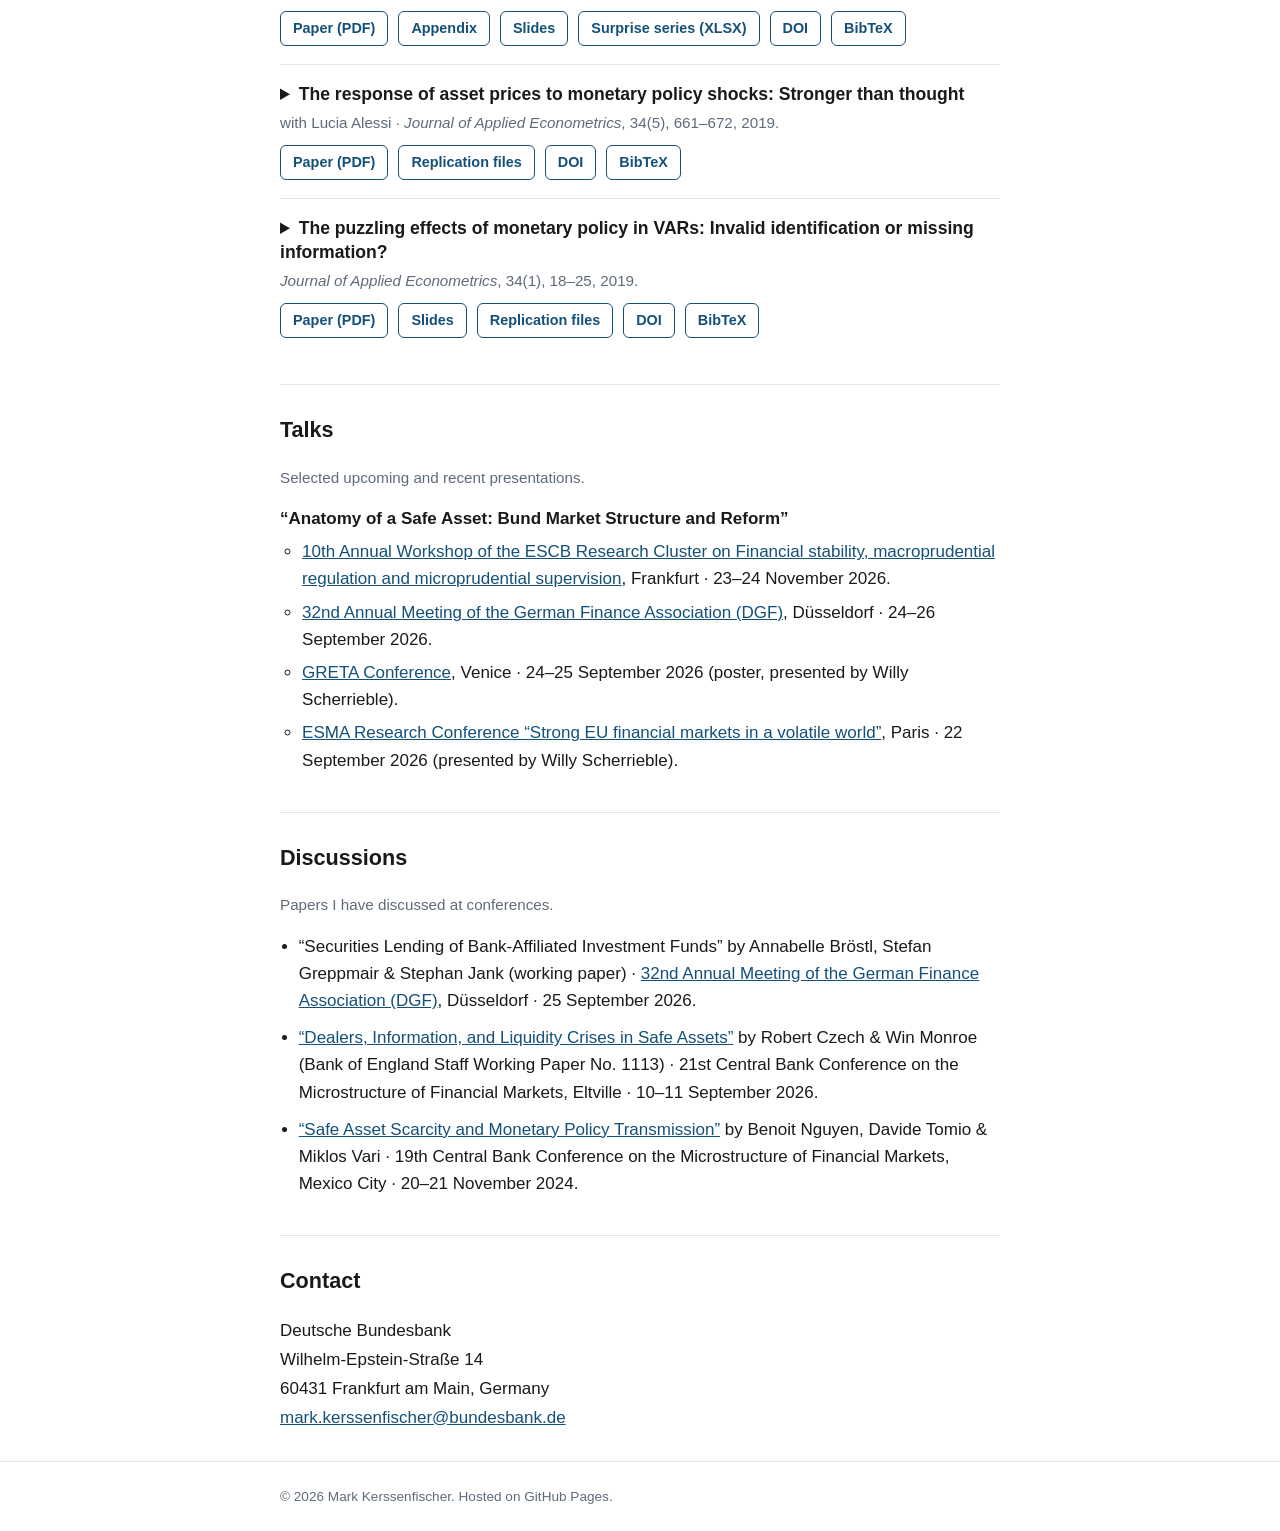
==== commit 6a504ce1: "Homepage: link the Bundesbank Discussion Paper and add working-paper BibTeX for the Bund paper Also " ====
--- a/index.html
+++ b/index.html
@@ -76,7 +76,9 @@
     <article class="pub">
       <h3 class="pub-title">Anatomy of a Safe Asset: Bund Market Structure and Reform</h3>
       <p class="pub-meta">
-        with Willy Scherrieble &middot; Working paper, October 2026.
+        with Willy Scherrieble &middot; Working paper, October 2026 &middot; Earlier version:
+        <a href="https://www.bundesbank.de/resource/blob/1007074/3540a5af8cf5f5c3f4891f333022462b/472B63F073F071307366337C94F8C870/2026-11-06-dkp-36-data.pdf" rel="noopener">Bundesbank
+        Discussion Paper No 36/2026</a>.
       </p>
       <p class="pub-abstract">
         This paper constructs a non-anonymous transaction-level dataset for German Bunds, the euro
@@ -96,6 +98,7 @@
       </p>
       <p class="pub-actions">
         <a href="Anatomy_of_a_Safe_Asset.pdf">Paper (PDF)</a>
+        <a href="Kerssenfischer2026bundsWP.bib">BibTeX</a>
       </p>
     </article>
   </section>
--- a/assets/style.css
+++ b/assets/style.css
@@ -182,7 +182,7 @@
   padding-left: 1.3em;
 }
 .talk-venues li { margin-bottom: 6px; }
-.simple-list a, .lede a, address a { color: var(--accent); }
+.simple-list a, .lede a, address a, .pub-meta a { color: var(--accent); }
 
 address { font-style: normal; line-height: 1.7; }
 
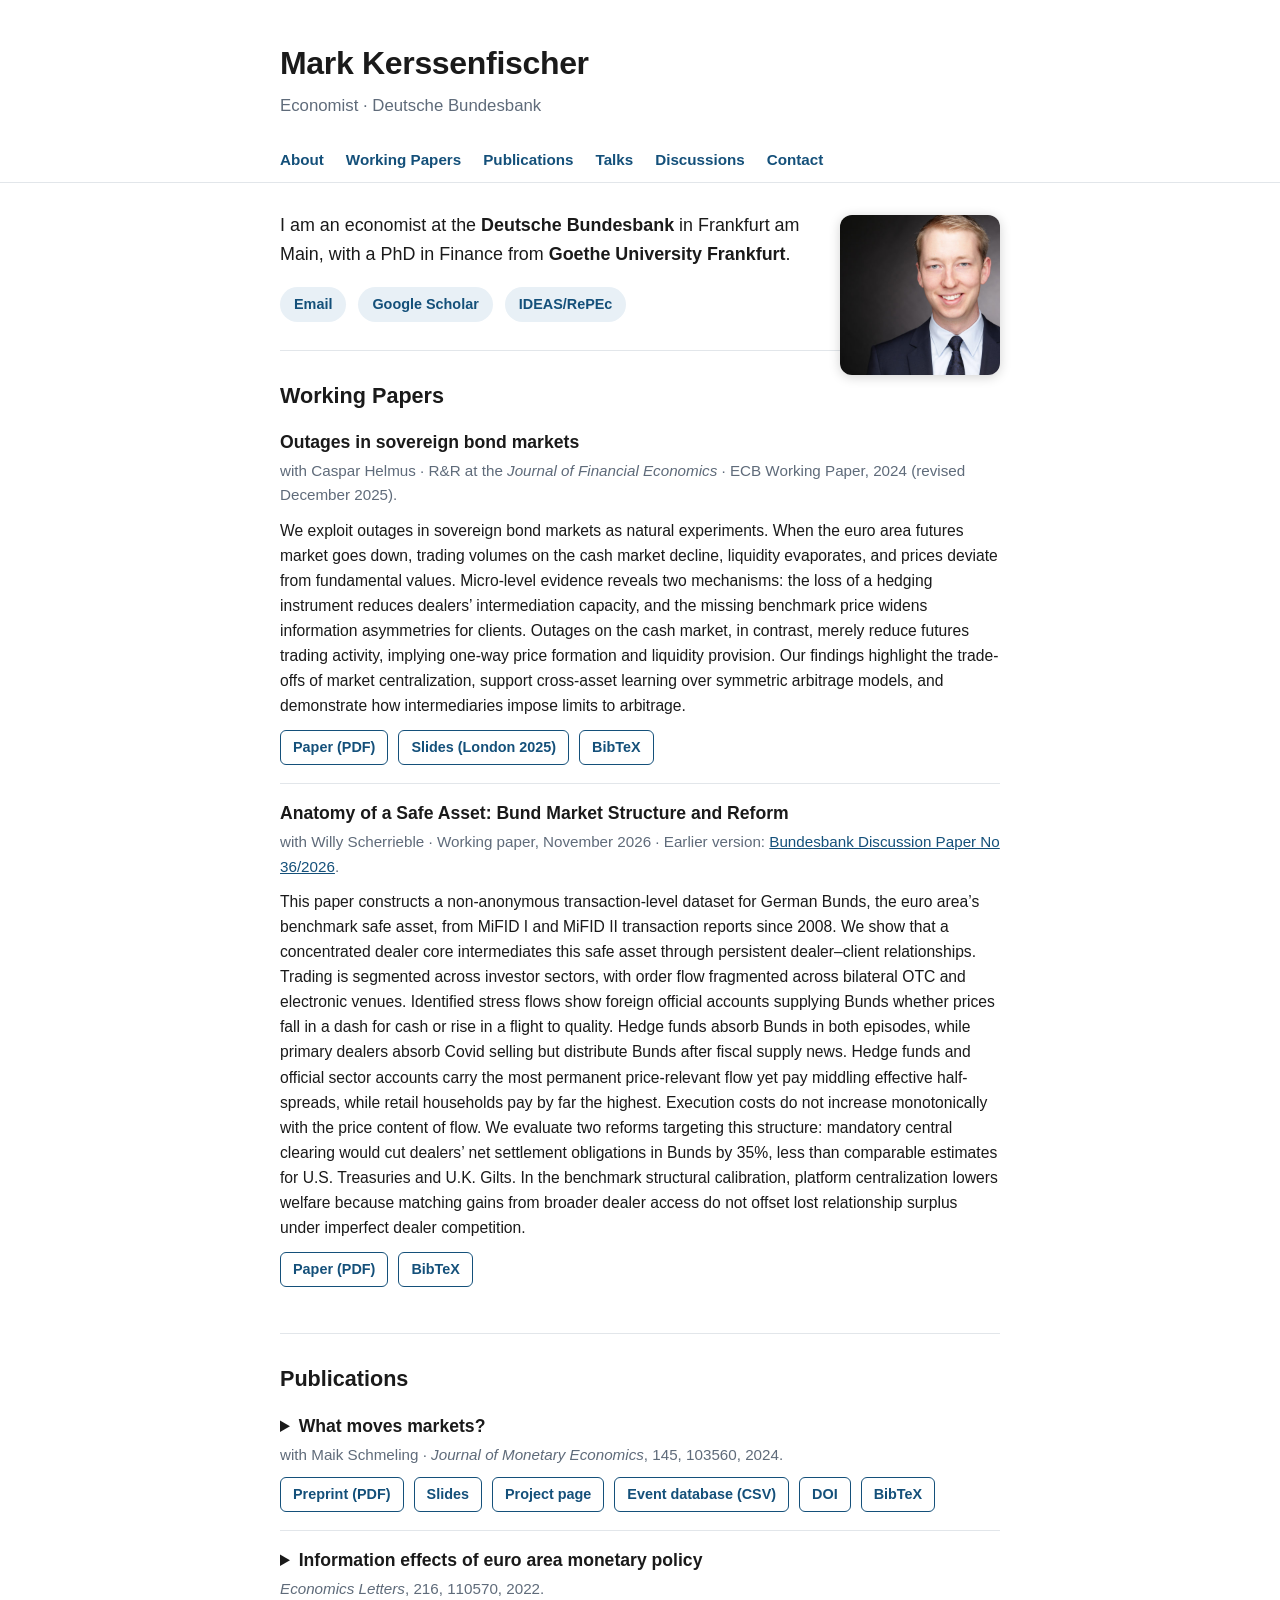
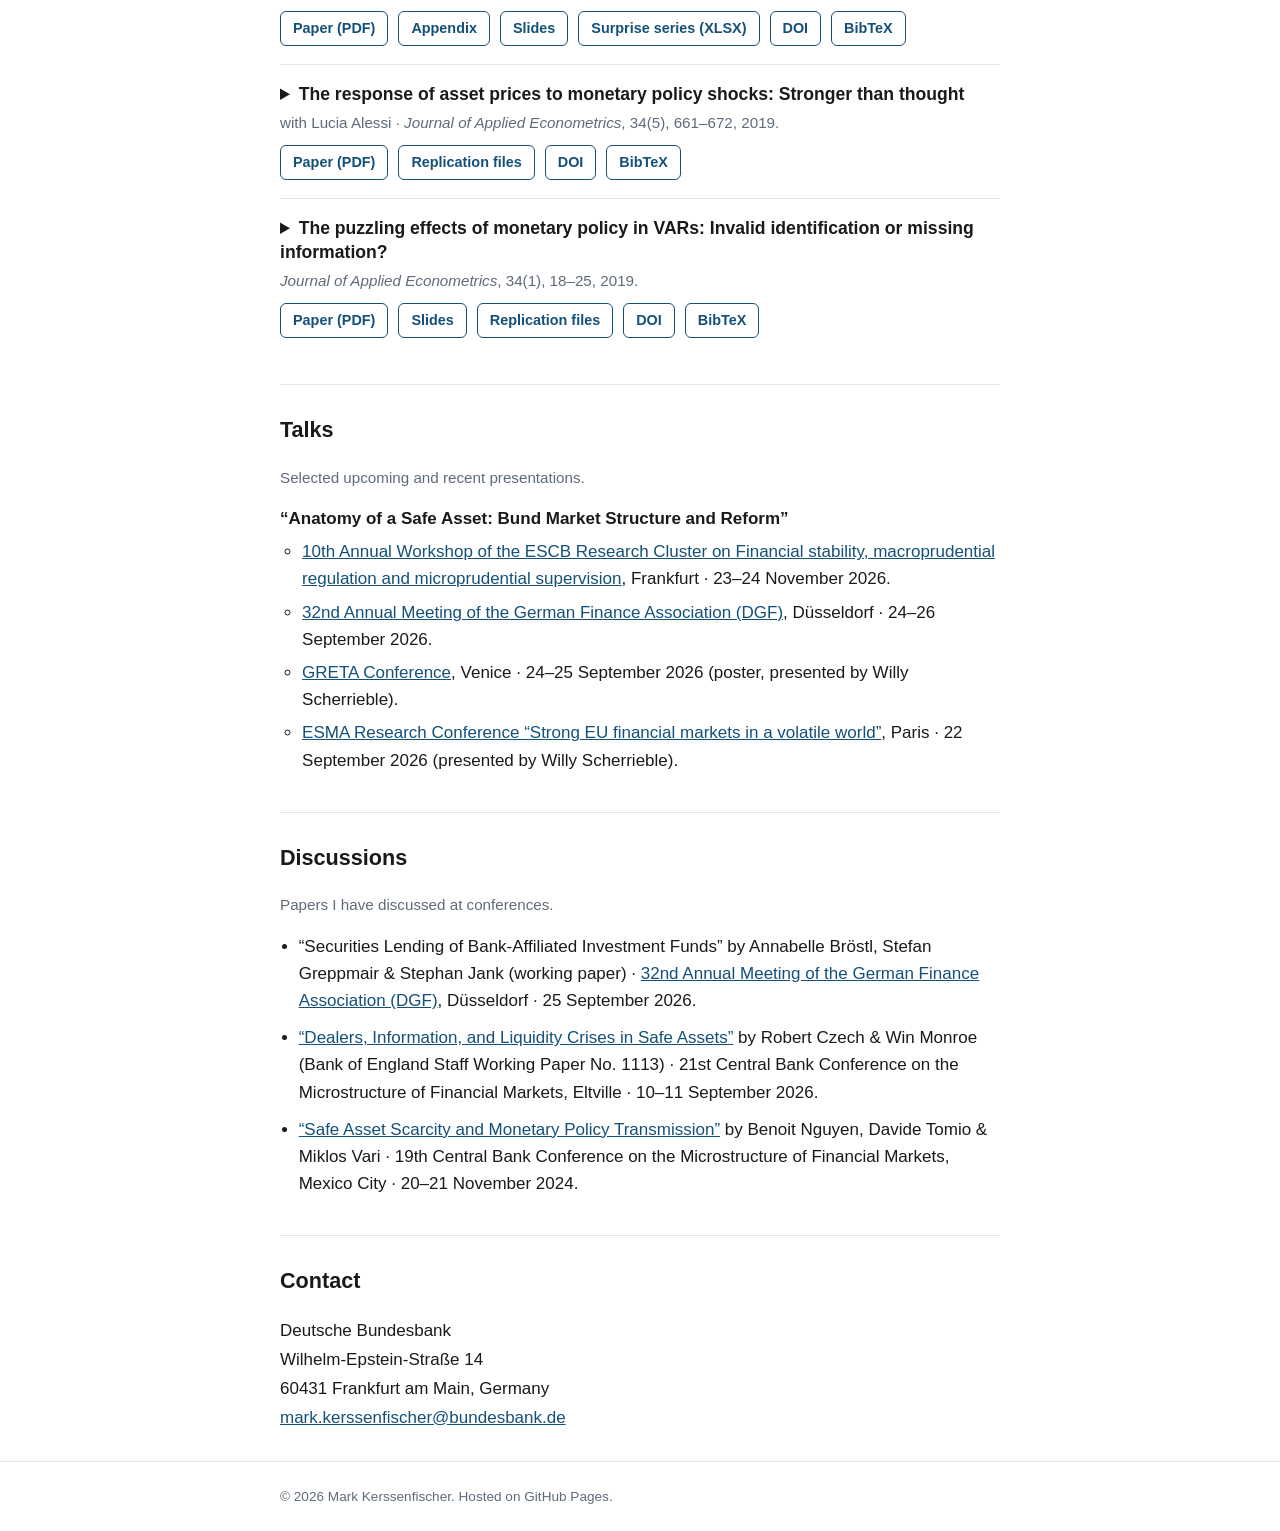
==== commit 7c6342b4: "Update Bund paper PDF to November 2026 version Title page now dated November 2026 and cites Bundesba" ====
--- a/index.html
+++ b/index.html
@@ -76,7 +76,7 @@
     <article class="pub">
       <h3 class="pub-title">Anatomy of a Safe Asset: Bund Market Structure and Reform</h3>
       <p class="pub-meta">
-        with Willy Scherrieble &middot; Working paper, October 2026 &middot; Earlier version:
+        with Willy Scherrieble &middot; Working paper, November 2026 &middot; Earlier version:
         <a href="https://www.bundesbank.de/resource/blob/1007074/3540a5af8cf5f5c3f4891f333022462b/472B63F073F071307366337C94F8C870/2026-11-06-dkp-36-data.pdf" rel="noopener">Bundesbank
         Discussion Paper No 36/2026</a>.
       </p>
